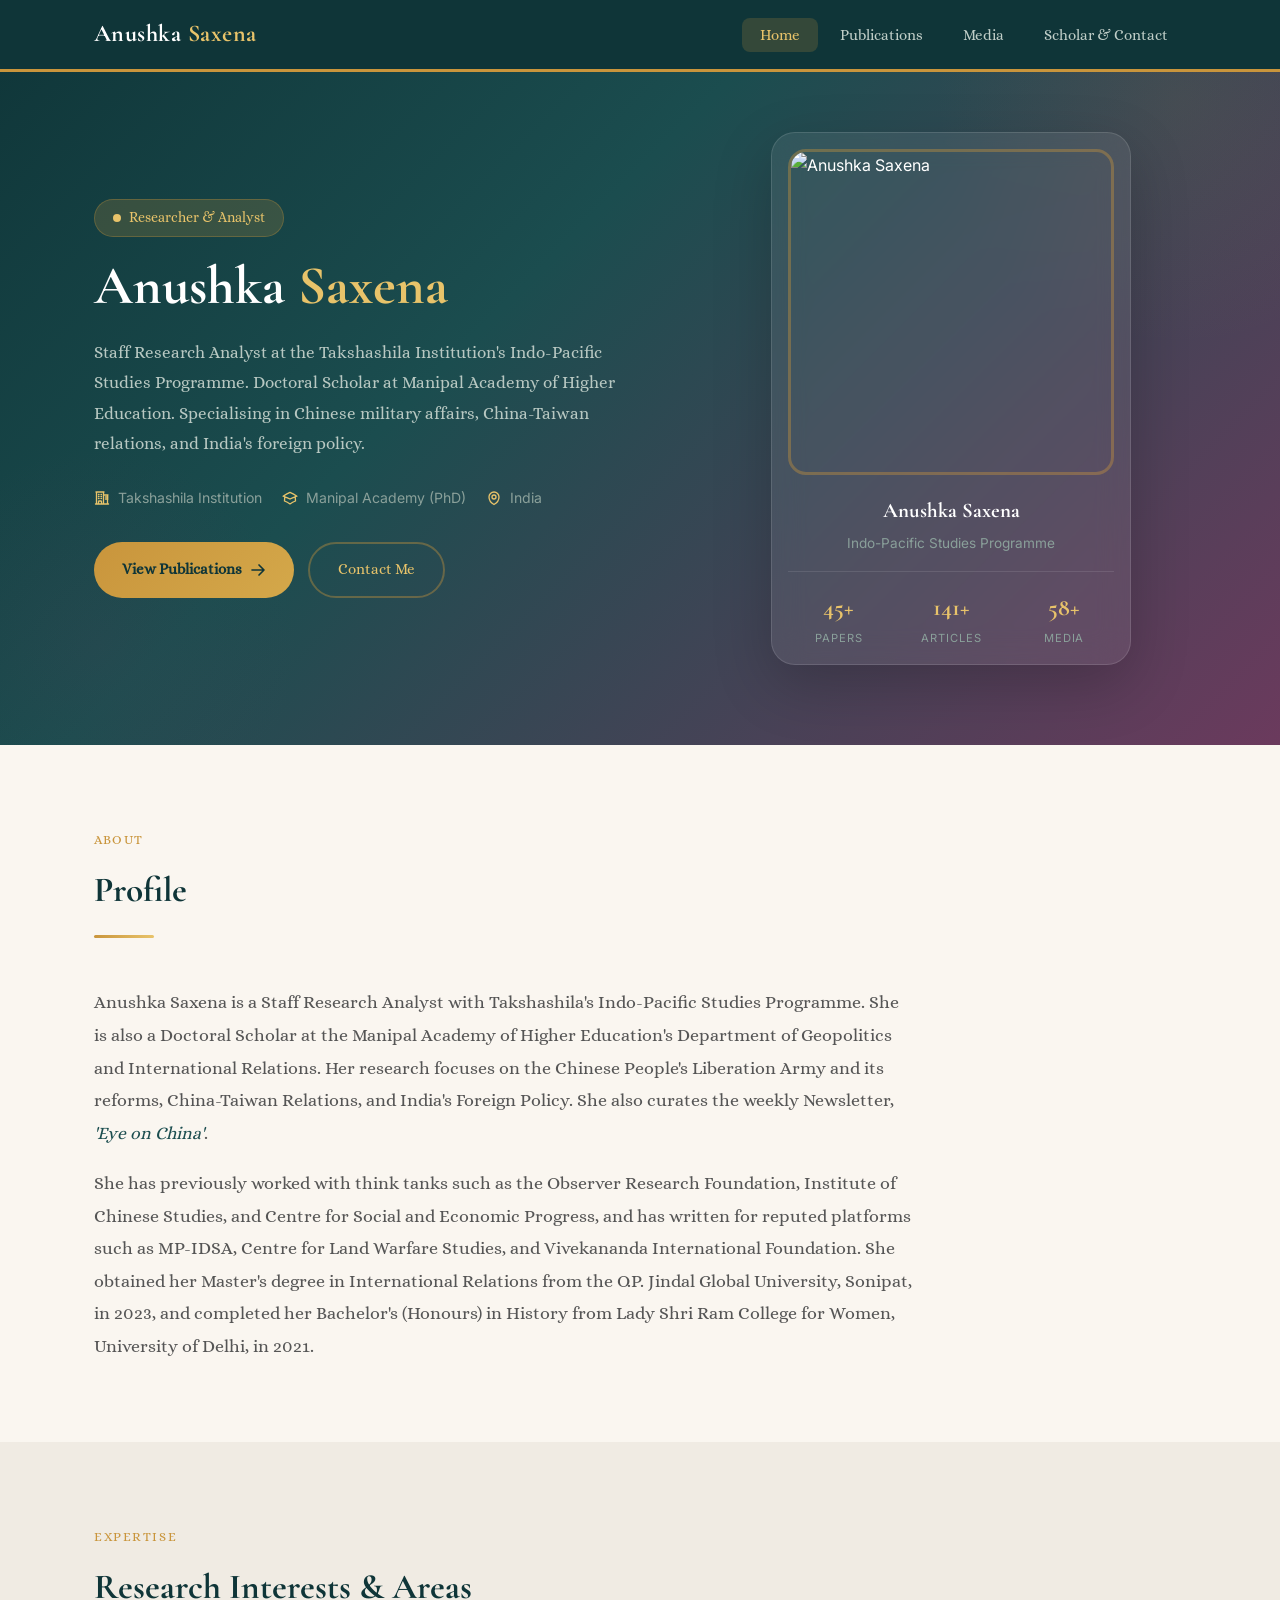
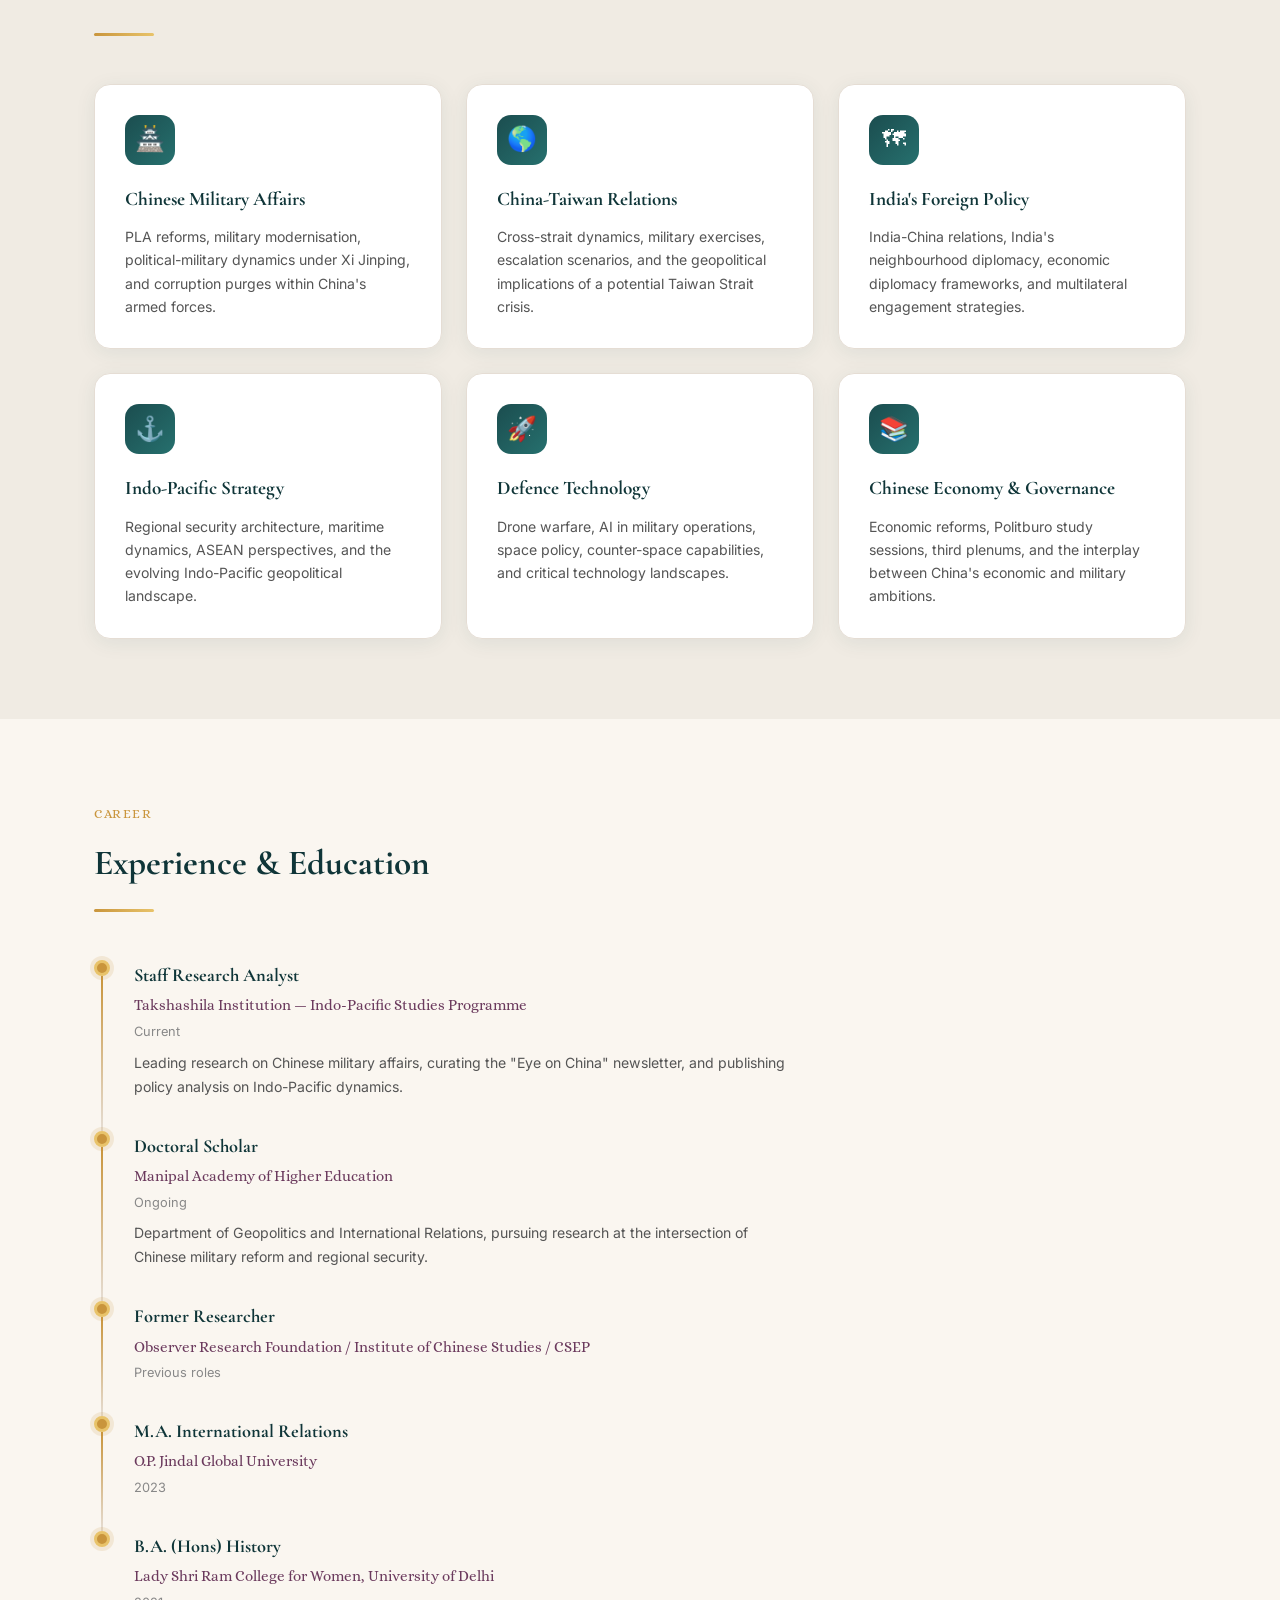
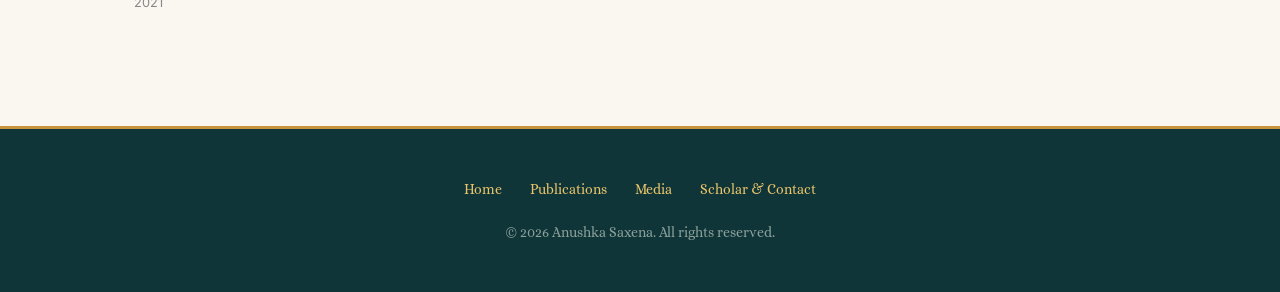
==== index.html @ 555c7f0a "Add files via upload" ====
<!DOCTYPE html>
<html lang="en">
<head>
  <meta charset="UTF-8">
  <meta name="viewport" content="width=device-width, initial-scale=1.0">
  <title>Anushka Saxena | Researcher &amp; Analyst</title>
  <meta name="description" content="Anushka Saxena - Staff Research Analyst specializing in Chinese military affairs, Indo-Pacific geopolitics, and India's foreign policy.">
  <link rel="stylesheet" href="style.css">
</head>
<body>

  <nav class="navbar">
    <div class="nav-inner">
      <a href="index.html" class="nav-brand">Anushka <span>Saxena</span></a>
      <ul class="nav-links">
        <li><a href="index.html" class="active">Home</a></li>
        <li><a href="publications.html">Publications</a></li>
        <li><a href="media.html">Media</a></li>
        <li><a href="scholar.html">Scholar &amp; Contact</a></li>
      </ul>
      <button class="hamburger" aria-label="Menu">
        <span></span><span></span><span></span>
      </button>
    </div>
  </nav>

  <!-- Hero -->
  <section class="hero">
    <div class="container">
      <div class="hero-content">
        <div class="hero-text">
          <div class="hero-badge">Researcher &amp; Analyst</div>
          <h1>Anushka <span class="highlight">Saxena</span></h1>
          <p class="hero-subtitle">
            Staff Research Analyst at the Takshashila Institution's Indo-Pacific Studies Programme. Doctoral Scholar at Manipal Academy of Higher Education. Specialising in Chinese military affairs, China-Taiwan relations, and India's foreign policy.
          </p>
          <div class="hero-meta">
            <div class="hero-meta-item">
              <svg xmlns="http://www.w3.org/2000/svg" fill="none" viewBox="0 0 24 24" stroke-width="2" stroke="currentColor"><path stroke-linecap="round" stroke-linejoin="round" d="M2.25 21h19.5m-18-18v18m10.5-18v18m6-13.5V21M6.75 6.75h.75m-.75 3h.75m-.75 3h.75m3-6h.75m-.75 3h.75m-.75 3h.75M6.75 21v-3.375c0-.621.504-1.125 1.125-1.125h2.25c.621 0 1.125.504 1.125 1.125V21M3 3h12m-.75 4.5H21m-3.75 3H21m-3.75 3H21"/></svg>
              Takshashila Institution
            </div>
            <div class="hero-meta-item">
              <svg xmlns="http://www.w3.org/2000/svg" fill="none" viewBox="0 0 24 24" stroke-width="2" stroke="currentColor"><path stroke-linecap="round" stroke-linejoin="round" d="M4.26 10.147a60.438 60.438 0 0 0-.491 6.347A48.62 48.62 0 0 1 12 20.904a48.62 48.62 0 0 1 8.232-4.41 60.46 60.46 0 0 0-.491-6.347m-15.482 0a50.636 50.636 0 0 0-2.658-.813A59.906 59.906 0 0 1 12 3.493a59.903 59.903 0 0 1 10.399 5.84c-.896.248-1.783.52-2.658.814m-15.482 0A50.717 50.717 0 0 1 12 13.489a50.702 50.702 0 0 1 7.74-3.342"/></svg>
              Manipal Academy (PhD)
            </div>
            <div class="hero-meta-item">
              <svg xmlns="http://www.w3.org/2000/svg" fill="none" viewBox="0 0 24 24" stroke-width="2" stroke="currentColor"><path stroke-linecap="round" stroke-linejoin="round" d="M15 10.5a3 3 0 1 1-6 0 3 3 0 0 1 6 0Z"/><path stroke-linecap="round" stroke-linejoin="round" d="M19.5 10.5c0 7.142-7.5 11.25-7.5 11.25S4.5 17.642 4.5 10.5a7.5 7.5 0 1 1 15 0Z"/></svg>
              India
            </div>
          </div>
          <div class="hero-cta">
            <a href="publications.html" class="btn btn-primary">
              View Publications
              <svg xmlns="http://www.w3.org/2000/svg" width="16" height="16" fill="none" viewBox="0 0 24 24" stroke-width="2.5" stroke="currentColor"><path stroke-linecap="round" stroke-linejoin="round" d="M13.5 4.5 21 12m0 0-7.5 7.5M21 12H3"/></svg>
            </a>
            <a href="scholar.html#contact" class="btn btn-outline">Contact Me</a>
          </div>
        </div>
        <div class="hero-image-wrap">
          <div class="hero-image-card">
            <div class="hero-avatar">
              <img src="assets/anushka-photo.png" alt="Anushka Saxena">
            </div>
            <div class="hero-card-info">
              <h3>Anushka Saxena</h3>
              <p>Indo-Pacific Studies Programme</p>
            </div>
            <div class="hero-card-stats">
              <div class="stat-item">
                <div class="stat-number">45+</div>
                <div class="stat-label">Papers</div>
              </div>
              <div class="stat-item">
                <div class="stat-number">141+</div>
                <div class="stat-label">Articles</div>
              </div>
              <div class="stat-item">
                <div class="stat-number">58+</div>
                <div class="stat-label">Media</div>
              </div>
            </div>
          </div>
        </div>
      </div>
    </div>
  </section>

  <!-- About -->
  <section class="section">
    <div class="container">
      <div class="section-header">
        <div class="section-label">About</div>
        <h2 class="section-title">Profile</h2>
        <div class="gold-divider"></div>
      </div>
      <div class="about-text">
        <p>Anushka Saxena is a Staff Research Analyst with Takshashila's Indo-Pacific Studies Programme. She is also a Doctoral Scholar at the Manipal Academy of Higher Education's Department of Geopolitics and International Relations. Her research focuses on the Chinese People's Liberation Army and its reforms, China-Taiwan Relations, and India's Foreign Policy. She also curates the weekly Newsletter, <em>'Eye on China'</em>.</p>
        <p>She has previously worked with think tanks such as the Observer Research Foundation, Institute of Chinese Studies, and Centre for Social and Economic Progress, and has written for reputed platforms such as MP-IDSA, Centre for Land Warfare Studies, and Vivekananda International Foundation. She obtained her Master's degree in International Relations from the O.P. Jindal Global University, Sonipat, in 2023, and completed her Bachelor's (Honours) in History from Lady Shri Ram College for Women, University of Delhi, in 2021.</p>
      </div>
    </div>
  </section>

  <!-- Research Areas -->
  <section class="section section-alt">
    <div class="container">
      <div class="section-header">
        <div class="section-label">Expertise</div>
        <h2 class="section-title">Research Interests &amp; Areas</h2>
        <div class="gold-divider"></div>
      </div>
      <div class="research-grid">
        <div class="research-card fade-in">
          <div class="research-icon">&#127983;</div>
          <h3>Chinese Military Affairs</h3>
          <p>PLA reforms, military modernisation, political-military dynamics under Xi Jinping, and corruption purges within China's armed forces.</p>
        </div>
        <div class="research-card fade-in">
          <div class="research-icon">&#127758;</div>
          <h3>China-Taiwan Relations</h3>
          <p>Cross-strait dynamics, military exercises, escalation scenarios, and the geopolitical implications of a potential Taiwan Strait crisis.</p>
        </div>
        <div class="research-card fade-in">
          <div class="research-icon">&#128506;</div>
          <h3>India's Foreign Policy</h3>
          <p>India-China relations, India's neighbourhood diplomacy, economic diplomacy frameworks, and multilateral engagement strategies.</p>
        </div>
        <div class="research-card fade-in">
          <div class="research-icon">&#9875;</div>
          <h3>Indo-Pacific Strategy</h3>
          <p>Regional security architecture, maritime dynamics, ASEAN perspectives, and the evolving Indo-Pacific geopolitical landscape.</p>
        </div>
        <div class="research-card fade-in">
          <div class="research-icon">&#128640;</div>
          <h3>Defence Technology</h3>
          <p>Drone warfare, AI in military operations, space policy, counter-space capabilities, and critical technology landscapes.</p>
        </div>
        <div class="research-card fade-in">
          <div class="research-icon">&#128218;</div>
          <h3>Chinese Economy &amp; Governance</h3>
          <p>Economic reforms, Politburo study sessions, third plenums, and the interplay between China's economic and military ambitions.</p>
        </div>
      </div>
    </div>
  </section>

  <!-- Experience -->
  <section class="section">
    <div class="container">
      <div class="section-header">
        <div class="section-label">Career</div>
        <h2 class="section-title">Experience &amp; Education</h2>
        <div class="gold-divider"></div>
      </div>
      <div class="timeline">
        <div class="timeline-item">
          <div class="timeline-marker"><div class="timeline-dot"></div><div class="timeline-line"></div></div>
          <div class="timeline-content">
            <h4>Staff Research Analyst</h4>
            <div class="org">Takshashila Institution &mdash; Indo-Pacific Studies Programme</div>
            <div class="period">Current</div>
            <p>Leading research on Chinese military affairs, curating the "Eye on China" newsletter, and publishing policy analysis on Indo-Pacific dynamics.</p>
          </div>
        </div>
        <div class="timeline-item">
          <div class="timeline-marker"><div class="timeline-dot"></div><div class="timeline-line"></div></div>
          <div class="timeline-content">
            <h4>Doctoral Scholar</h4>
            <div class="org">Manipal Academy of Higher Education</div>
            <div class="period">Ongoing</div>
            <p>Department of Geopolitics and International Relations, pursuing research at the intersection of Chinese military reform and regional security.</p>
          </div>
        </div>
        <div class="timeline-item">
          <div class="timeline-marker"><div class="timeline-dot"></div><div class="timeline-line"></div></div>
          <div class="timeline-content">
            <h4>Former Researcher</h4>
            <div class="org">Observer Research Foundation / Institute of Chinese Studies / CSEP</div>
            <div class="period">Previous roles</div>
          </div>
        </div>
        <div class="timeline-item">
          <div class="timeline-marker"><div class="timeline-dot"></div><div class="timeline-line"></div></div>
          <div class="timeline-content">
            <h4>M.A. International Relations</h4>
            <div class="org">O.P. Jindal Global University</div>
            <div class="period">2023</div>
          </div>
        </div>
        <div class="timeline-item">
          <div class="timeline-marker"><div class="timeline-dot"></div></div>
          <div class="timeline-content">
            <h4>B.A. (Hons) History</h4>
            <div class="org">Lady Shri Ram College for Women, University of Delhi</div>
            <div class="period">2021</div>
          </div>
        </div>
      </div>
    </div>
  </section>

  <footer class="footer">
    <div class="container">
      <div class="footer-links-row">
        <a href="index.html">Home</a>
        <a href="publications.html">Publications</a>
        <a href="media.html">Media</a>
        <a href="scholar.html">Scholar &amp; Contact</a>
      </div>
      <p>&copy; 2026 Anushka Saxena. All rights reserved.</p>
    </div>
  </footer>

  <script src="script.js"></script>
</body>
</html>
---- style.css ----
/* ===== ANUSHKA SAXENA — REDESIGNED ===== */
/* Vibrant: Deep Teal + Warm Gold + Rich Plum accents */

@import url('https://fonts.googleapis.com/css2?family=Alice&family=Cormorant+Garamond:ital,wght@0,400;0,600;0,700;1,400&family=Inter:wght@400;500;600;700&display=swap');

:root {
  --teal: #1b4d4f;
  --teal-light: #26706e;
  --teal-dark: #0f3538;
  --gold: #c9953c;
  --gold-light: #e8c36a;
  --gold-pale: #fdf5e6;
  --plum: #6b3a5d;
  --plum-light: #8e4f7d;
  --cream: #faf6f0;
  --warm-white: #fffdf8;
  --blush: #f8ece4;
  --text: #2a2a2a;
  --text-light: #555;
  --text-muted: #888;
  --white: #ffffff;
  --border: #e5ddd4;
  --bg: #faf6f0;
  --bg-alt: #f0ebe3;
  --card-shadow: 0 4px 20px rgba(27,77,79,0.08);
  --card-hover: 0 12px 40px rgba(27,77,79,0.15);
  --transition: 0.3s ease;
  --max-width: 1140px;
  --nav-height: 72px;
  --font-heading: 'Cormorant Garamond', 'Alice', Georgia, serif;
  --font-accent: 'Alice', Georgia, serif;
  --font-body: 'Inter', -apple-system, sans-serif;
}

*, *::before, *::after { box-sizing: border-box; margin: 0; padding: 0; }
html { scroll-behavior: smooth; }

body {
  font-family: var(--font-body);
  color: var(--text);
  background: var(--bg);
  line-height: 1.7;
  -webkit-font-smoothing: antialiased;
}

a { color: var(--teal-light); text-decoration: none; transition: color var(--transition); }
a:hover { color: var(--gold); }
img { max-width: 100%; display: block; }
.container { max-width: var(--max-width); margin: 0 auto; padding: 0 24px; }

/* ===== NAVIGATION ===== */
.navbar {
  position: fixed; top: 0; left: 0; right: 0;
  height: var(--nav-height);
  background: var(--teal-dark);
  z-index: 1000;
  border-bottom: 3px solid var(--gold);
}

.nav-inner {
  max-width: var(--max-width);
  margin: 0 auto; padding: 0 24px;
  height: 100%;
  display: flex; align-items: center; justify-content: space-between;
}

.nav-brand {
  font-family: var(--font-heading);
  font-size: 1.5rem; font-weight: 700;
  color: #fff; letter-spacing: 0.02em;
}
.nav-brand span { color: var(--gold-light); }

.nav-links { display: flex; gap: 4px; list-style: none; }

.nav-links a {
  padding: 8px 18px; border-radius: 8px;
  font-family: var(--font-accent);
  font-size: 0.95rem; font-weight: 400;
  color: #c0cec8; transition: all var(--transition);
}
.nav-links a:hover { color: #fff; background: rgba(201,149,60,0.15); }
.nav-links a.active { color: var(--gold-light); background: rgba(201,149,60,0.2); }

.hamburger {
  display: none; flex-direction: column; gap: 5px;
  cursor: pointer; padding: 8px; border: none; background: none;
}
.hamburger span {
  width: 24px; height: 2.5px; background: var(--gold-light);
  transition: all var(--transition); border-radius: 2px;
}

/* ===== HERO ===== */
.hero {
  padding-top: calc(var(--nav-height) + 60px);
  padding-bottom: 80px;
  background: linear-gradient(135deg, var(--teal-dark) 0%, var(--teal) 40%, var(--plum) 100%);
  color: #fff;
  position: relative; overflow: hidden;
}

/* decorative circles */
.hero::before {
  content: ''; position: absolute;
  top: -150px; right: -150px;
  width: 500px; height: 500px;
  border-radius: 50%;
  background: radial-gradient(circle, rgba(201,149,60,0.08), transparent 70%);
  pointer-events: none;
}
.hero::after {
  content: ''; position: absolute;
  bottom: -100px; left: -100px;
  width: 400px; height: 400px;
  border-radius: 50%;
  background: radial-gradient(circle, rgba(107,58,93,0.12), transparent 70%);
  pointer-events: none;
}

.hero-content {
  display: grid; grid-template-columns: 1.2fr 1fr;
  gap: 60px; align-items: center;
  position: relative; z-index: 1;
}

.hero-badge {
  display: inline-flex; align-items: center; gap: 8px;
  background: rgba(201,149,60,0.2); color: var(--gold-light);
  padding: 6px 18px; border-radius: 50px;
  font-family: var(--font-accent);
  font-size: 0.88rem; margin-bottom: 20px;
  border: 1px solid rgba(201,149,60,0.3);
}
.hero-badge::before {
  content: ''; width: 8px; height: 8px;
  background: var(--gold-light); border-radius: 50%;
}

.hero h1 {
  font-family: var(--font-heading);
  font-size: 3.4rem; font-weight: 700; line-height: 1.1;
  color: #fff; margin-bottom: 20px;
}
.hero h1 .highlight { color: var(--gold-light); }

.hero-subtitle {
  font-size: 1.08rem; color: #b8c8c2; margin-bottom: 28px; line-height: 1.75;
  font-family: var(--font-accent);
}

.hero-meta { display: flex; flex-wrap: wrap; gap: 20px; margin-bottom: 32px; }
.hero-meta-item {
  display: flex; align-items: center; gap: 8px;
  font-size: 0.88rem; color: #8aa09a;
}
.hero-meta-item svg { width: 16px; height: 16px; color: var(--gold-light); flex-shrink: 0; }

.hero-cta { display: flex; gap: 14px; flex-wrap: wrap; }

.btn {
  display: inline-flex; align-items: center; gap: 8px;
  padding: 13px 28px; border-radius: 50px;
  font-family: var(--font-accent);
  font-size: 0.95rem; font-weight: 400;
  transition: all var(--transition); cursor: pointer; border: none;
}
.btn-primary {
  background: linear-gradient(135deg, var(--gold), #d4a84a);
  color: var(--teal-dark);
  font-weight: 600;
}
.btn-primary:hover {
  transform: translateY(-2px);
  box-shadow: 0 8px 24px rgba(201,149,60,0.4);
  color: var(--teal-dark);
}
.btn-outline {
  background: transparent;
  color: var(--gold-light);
  border: 2px solid rgba(201,149,60,0.4);
}
.btn-outline:hover {
  border-color: var(--gold-light);
  background: rgba(201,149,60,0.1);
  color: var(--gold-light);
}

.hero-image-wrap { position: relative; display: flex; justify-content: center; }

.hero-image-card {
  background: rgba(255,255,255,0.07);
  backdrop-filter: blur(16px);
  border-radius: 24px; padding: 16px;
  border: 1px solid rgba(255,255,255,0.12);
  max-width: 360px; width: 100%;
  box-shadow: 0 20px 60px rgba(0,0,0,0.2);
}

.hero-avatar {
  width: 100%; aspect-ratio: 1; border-radius: 18px;
  overflow: hidden; margin-bottom: 18px;
  border: 3px solid rgba(201,149,60,0.4);
}
.hero-avatar img {
  width: 100%; height: 100%; object-fit: cover;
}

.hero-card-info { text-align: center; }
.hero-card-info h3 {
  font-family: var(--font-heading);
  font-size: 1.3rem; color: #fff; margin-bottom: 4px;
}
.hero-card-info p { font-size: 0.85rem; color: #8aa09a; }

.hero-card-stats {
  display: grid; grid-template-columns: repeat(3, 1fr);
  gap: 12px; margin-top: 16px; padding-top: 16px;
  border-top: 1px solid rgba(255,255,255,0.1);
}
.stat-item { text-align: center; }
.stat-number {
  font-family: var(--font-heading);
  font-size: 1.5rem; font-weight: 700; color: var(--gold-light);
}
.stat-label {
  font-size: 0.7rem; color: #8aa09a;
  text-transform: uppercase; letter-spacing: 0.08em;
}

/* ===== SECTIONS ===== */
.section { padding: 80px 0; }
.section-alt { background: var(--bg-alt); }
.section-blush { background: var(--blush); }

.section-header { margin-bottom: 48px; }
.section-label {
  display: inline-block;
  font-family: var(--font-accent);
  font-size: 0.82rem; font-weight: 400;
  text-transform: uppercase; letter-spacing: 0.12em;
  color: var(--gold); margin-bottom: 8px;
}
.section-title {
  font-family: var(--font-heading);
  font-size: 2.2rem; font-weight: 700; color: var(--teal-dark);
}
.section-subtitle {
  font-size: 1.05rem; color: var(--text-light); margin-top: 8px; max-width: 600px;
}

/* ===== PAGE HEADER ===== */
.page-header {
  padding-top: calc(var(--nav-height) + 48px);
  padding-bottom: 48px;
  background: linear-gradient(135deg, var(--teal-dark) 0%, var(--teal) 50%, var(--plum) 100%);
  color: #fff; text-align: center;
  position: relative; overflow: hidden;
}
.page-header::before {
  content: ''; position: absolute;
  top: -100px; right: -100px;
  width: 400px; height: 400px;
  border-radius: 50%;
  background: radial-gradient(circle, rgba(201,149,60,0.06), transparent 70%);
}
.page-header h1 {
  font-family: var(--font-heading);
  font-size: 2.8rem; font-weight: 700; margin-bottom: 8px;
  position: relative; z-index: 1;
}
.page-header p {
  color: #b8c8c2; font-size: 1.05rem;
  font-family: var(--font-accent);
  position: relative; z-index: 1;
}
.page-header .section-label { color: var(--gold-light); position: relative; z-index: 1; }

/* ===== ABOUT TEXT ===== */
.about-text {
  max-width: 820px;
  font-family: var(--font-accent);
  font-size: 1.1rem; color: var(--text-light);
  line-height: 1.85;
}
.about-text p { margin-bottom: 18px; }
.about-text p:last-child { margin-bottom: 0; }
.about-text em { color: var(--teal); font-style: italic; }

/* ===== RESEARCH CARDS ===== */
.research-grid {
  display: grid;
  grid-template-columns: repeat(auto-fill, minmax(260px, 1fr));
  gap: 24px;
}

.research-card {
  background: var(--white); border-radius: 16px;
  padding: 30px; box-shadow: var(--card-shadow);
  border: 1px solid var(--border);
  transition: all var(--transition); position: relative; overflow: hidden;
}
.research-card::before {
  content: ''; position: absolute; top: 0; left: 0; right: 0;
  height: 4px;
  background: linear-gradient(90deg, var(--teal), var(--gold), var(--plum));
  opacity: 0; transition: opacity var(--transition);
}
.research-card:hover { transform: translateY(-6px); box-shadow: var(--card-hover); }
.research-card:hover::before { opacity: 1; }

.research-icon {
  width: 50px; height: 50px; border-radius: 14px;
  background: linear-gradient(135deg, var(--teal), var(--teal-light));
  display: flex; align-items: center; justify-content: center;
  margin-bottom: 18px; font-size: 1.5rem;
  color: #fff;
}

.research-card h3 {
  font-family: var(--font-heading);
  font-size: 1.2rem; font-weight: 700; color: var(--teal-dark); margin-bottom: 10px;
}
.research-card p { font-size: 0.88rem; color: var(--text-light); line-height: 1.65; }

/* ===== TIMELINE ===== */
.timeline { display: flex; flex-direction: column; gap: 0; max-width: 700px; }

.timeline-item { display: flex; gap: 24px; }
.timeline-marker { display: flex; flex-direction: column; align-items: center; flex-shrink: 0; }
.timeline-dot {
  width: 16px; height: 16px; border-radius: 50%;
  background: var(--gold); border: 3px solid var(--gold-light); z-index: 1;
  box-shadow: 0 0 0 4px rgba(201,149,60,0.15);
}
.timeline-line { width: 2px; flex: 1; background: linear-gradient(to bottom, var(--gold), var(--border)); }

.timeline-content { padding-bottom: 32px; }
.timeline-content h4 {
  font-family: var(--font-heading);
  font-size: 1.15rem; font-weight: 700; color: var(--teal-dark); margin-bottom: 2px;
}
.timeline-content .org {
  font-family: var(--font-accent);
  font-size: 0.95rem; color: var(--plum); font-weight: 400;
}
.timeline-content .period { font-size: 0.8rem; color: var(--text-muted); margin-top: 2px; }
.timeline-content p { font-size: 0.88rem; color: var(--text-light); margin-top: 8px; }

/* ===== PUBLICATION TABS ===== */
.pub-tabs {
  display: flex; gap: 0;
  background: var(--bg-alt);
  padding: 5px; border-radius: 50px;
  width: fit-content; margin-bottom: 32px;
  border: 1px solid var(--border);
}

.pub-tab {
  padding: 11px 28px; border-radius: 50px;
  border: none; background: transparent;
  font-family: var(--font-accent);
  font-size: 0.95rem;
  color: var(--text-light); cursor: pointer;
  transition: all var(--transition);
}
.pub-tab.active {
  background: linear-gradient(135deg, var(--teal), var(--teal-light));
  color: #fff;
  box-shadow: 0 4px 14px rgba(27,77,79,0.3);
}
.pub-tab:hover:not(.active) { color: var(--teal); }

.pub-tab-content { display: none; }
.pub-tab-content.active { display: block; }

/* ===== PUB SEARCH ===== */
.pub-search {
  display: flex; align-items: center; gap: 10px;
  margin-bottom: 24px; max-width: 500px;
  background: var(--white); border: 2px solid var(--border);
  border-radius: 50px; padding: 0 18px;
  transition: border-color var(--transition);
}
.pub-search:focus-within { border-color: var(--teal); }
.pub-search svg { color: var(--text-muted); flex-shrink: 0; }
.pub-search-input {
  flex: 1; padding: 12px 0; border: none; outline: none;
  font-size: 0.9rem; font-family: inherit;
  background: transparent; color: var(--text);
}

.search-input {
  width: 100%; max-width: 500px;
  padding: 12px 22px; border: 2px solid var(--border);
  border-radius: 50px; font-size: 0.9rem; font-family: inherit;
  outline: none; background: var(--white);
  transition: border-color var(--transition);
  margin-bottom: 24px;
}
.search-input:focus { border-color: var(--teal); }

/* ===== PUBLICATION LIST ===== */
.pub-list { display: flex; flex-direction: column; gap: 12px; }

.pub-card {
  background: var(--white); border-radius: 14px;
  padding: 20px 24px; box-shadow: 0 2px 10px rgba(0,0,0,0.04);
  border: 1px solid var(--border);
  transition: all var(--transition);
  display: flex; align-items: flex-start; gap: 16px;
}
.pub-card:hover {
  transform: translateX(4px);
  box-shadow: var(--card-shadow);
  border-left: 3px solid var(--gold);
}

.pub-number {
  flex-shrink: 0; width: 36px; height: 36px;
  border-radius: 50%;
  background: linear-gradient(135deg, var(--teal), var(--teal-light));
  display: flex; align-items: center; justify-content: center;
  font-size: 0.78rem; font-weight: 700; color: #fff;
}

.pub-info { flex: 1; }
.pub-info h3 {
  font-family: var(--font-accent);
  font-size: 1rem; font-weight: 400; color: var(--text);
  line-height: 1.5; margin-bottom: 4px;
}
.pub-info h3 a { color: inherit; }
.pub-info h3 a:hover { color: var(--teal); }
.pub-source {
  font-size: 0.78rem; color: var(--text-muted); font-weight: 500;
  text-transform: uppercase; letter-spacing: 0.04em;
}

.pub-arrow {
  flex-shrink: 0; color: var(--gold);
  opacity: 0; transform: translateX(-4px);
  transition: all var(--transition);
}
.pub-card:hover .pub-arrow { opacity: 1; transform: translateX(0); }

.pub-archive-note {
  margin-top: 32px; padding: 20px 24px;
  background: var(--gold-pale);
  border-radius: 14px; text-align: center;
  border: 1px dashed var(--gold);
}
.pub-archive-note p {
  font-family: var(--font-accent);
  font-size: 0.95rem; color: var(--text-light);
}

/* ===== MEDIA GRID ===== */
.media-grid {
  display: grid;
  grid-template-columns: repeat(auto-fill, minmax(340px, 1fr));
  gap: 24px;
}

.media-card {
  background: var(--white); border-radius: 16px;
  overflow: hidden; box-shadow: var(--card-shadow);
  border: 1px solid var(--border);
  transition: all var(--transition); display: block; color: inherit;
}
.media-card:hover { transform: translateY(-4px); box-shadow: var(--card-hover); color: inherit; }

.media-thumb {
  height: 180px;
  background: linear-gradient(135deg, var(--teal-dark), var(--plum));
  display: flex; align-items: center; justify-content: center;
  position: relative; overflow: hidden;
}

.play-icon {
  width: 60px; height: 60px;
  background: rgba(201,149,60,0.3); backdrop-filter: blur(8px);
  border-radius: 50%;
  display: flex; align-items: center; justify-content: center;
  color: white; font-size: 1.5rem;
  transition: all var(--transition); z-index: 1;
  border: 2px solid rgba(201,149,60,0.5);
}
.media-card:hover .play-icon {
  background: rgba(201,149,60,0.5); transform: scale(1.1);
}

.type-badge {
  position: absolute; top: 12px; right: 12px;
  padding: 4px 14px; border-radius: 50px;
  font-family: var(--font-accent);
  font-size: 0.72rem; font-weight: 400;
  text-transform: uppercase; letter-spacing: 0.06em;
}
.type-badge.video { background: var(--gold); color: var(--teal-dark); }
.type-badge.podcast { background: var(--plum); color: #fff; }
.type-badge.article { background: var(--teal); color: #fff; }

.media-body { padding: 20px; }
.media-body h3 {
  font-family: var(--font-accent);
  font-size: 0.95rem; color: var(--text);
  line-height: 1.5; margin-bottom: 6px;
}
.media-body h3 a { color: inherit; }
.media-body h3 a:hover { color: var(--teal); }
.media-body .source { font-size: 0.78rem; color: var(--text-muted); text-transform: uppercase; letter-spacing: 0.04em; }

/* ===== QUOTES ===== */
.quotes-grid {
  display: grid;
  grid-template-columns: repeat(auto-fill, minmax(340px, 1fr));
  gap: 16px;
}

.quote-card {
  background: var(--white); border-radius: 14px;
  padding: 22px; box-shadow: 0 2px 10px rgba(0,0,0,0.04);
  border: 1px solid var(--border);
  border-left: 4px solid var(--plum);
  transition: all var(--transition);
  display: block; color: inherit;
}
.quote-card:hover { transform: translateY(-2px); box-shadow: var(--card-shadow); color: inherit; }
.quote-card h3 {
  font-family: var(--font-accent);
  font-size: 0.92rem; color: var(--text);
  line-height: 1.5; margin-bottom: 6px;
}
.quote-card h3 a { color: inherit; }
.quote-card h3 a:hover { color: var(--teal); }
.quote-card .source {
  font-size: 0.75rem; color: var(--plum); font-weight: 500;
  text-transform: uppercase; letter-spacing: 0.04em;
}

/* ===== SCHOLAR STATS ===== */
.scholar-stats-grid {
  display: grid; grid-template-columns: repeat(4, 1fr);
  gap: 20px; margin-bottom: 48px;
}

.stat-card {
  background: var(--white); border-radius: 18px;
  padding: 32px 24px; text-align: center;
  box-shadow: var(--card-shadow); border: 1px solid var(--border);
  position: relative; overflow: hidden;
}
.stat-card::before {
  content: ''; position: absolute; top: 0; left: 0; right: 0;
  height: 4px;
  background: linear-gradient(90deg, var(--teal), var(--gold));
}
.stat-card .stat-number {
  font-family: var(--font-heading);
  font-size: 3rem; font-weight: 700;
  color: var(--teal); line-height: 1; margin-bottom: 8px;
}
.stat-card .stat-label {
  font-family: var(--font-accent);
  font-size: 0.88rem; color: var(--text-muted);
}

.scholar-info-card {
  background: var(--gold-pale);
  border: 1px dashed var(--gold);
  border-radius: 14px; padding: 20px 24px;
  text-align: center; margin-top: 24px;
}
.scholar-info-card p { font-family: var(--font-accent); font-size: 0.95rem; color: var(--text-light); }

/* Scholar Table */
.scholar-table-wrap {
  background: var(--white); border-radius: 16px;
  overflow: hidden; box-shadow: var(--card-shadow);
  border: 1px solid var(--border);
}
.scholar-table {
  width: 100%; border-collapse: collapse; font-size: 0.9rem;
}
.scholar-table thead { background: var(--teal-dark); color: #fff; }
.scholar-table th {
  padding: 14px 16px; text-align: left;
  font-family: var(--font-accent);
  font-weight: 400; font-size: 0.85rem;
  text-transform: uppercase; letter-spacing: 0.06em;
}
.scholar-table td {
  padding: 14px 16px; border-bottom: 1px solid var(--border);
  font-family: var(--font-accent);
}
.scholar-table tbody tr:hover { background: var(--gold-pale); }
.scholar-table .cite-count {
  font-family: var(--font-heading);
  font-weight: 700; font-size: 1.1rem; color: var(--gold); text-align: center;
}

/* ===== CONTACT ===== */
.contact-section {
  display: grid; grid-template-columns: 1fr 1fr;
  gap: 40px; align-items: start;
}

.contact-card {
  background: var(--white); border-radius: 18px;
  padding: 36px; box-shadow: var(--card-shadow);
  border: 1px solid var(--border);
}
.contact-card h3 {
  font-family: var(--font-heading);
  font-size: 1.4rem; font-weight: 700;
  color: var(--teal-dark); margin-bottom: 24px;
}

.contact-item {
  display: flex; align-items: center; gap: 14px;
  padding: 14px 0; border-bottom: 1px solid var(--bg-alt);
}
.contact-item:last-child { border-bottom: none; }

.contact-icon {
  width: 44px; height: 44px; border-radius: 14px;
  background: linear-gradient(135deg, var(--teal), var(--teal-light));
  display: flex; align-items: center; justify-content: center;
  flex-shrink: 0; color: #fff;
}

.contact-detail .label {
  font-size: 0.78rem; color: var(--text-muted);
  text-transform: uppercase; letter-spacing: 0.05em; font-weight: 600;
}
.contact-detail .value { font-size: 0.95rem; color: var(--teal-dark); font-weight: 500; }

/* ===== LOAD MORE ===== */
.load-more-wrap { text-align: center; margin-top: 32px; }

.load-more {
  display: inline-flex; align-items: center; gap: 8px;
  padding: 13px 32px; border-radius: 50px;
  font-family: var(--font-accent);
  font-size: 0.95rem;
  background: linear-gradient(135deg, var(--teal), var(--teal-light));
  color: #fff; border: none;
  cursor: pointer; transition: all var(--transition);
}
.load-more:hover {
  transform: translateY(-2px);
  box-shadow: 0 8px 24px rgba(27,77,79,0.3);
}

.hidden { display: none !important; }

.archive-note {
  text-align: center; margin-top: 2rem;
  font-family: var(--font-accent);
  font-size: 0.9rem; color: var(--text-muted);
}

/* ===== FOOTER ===== */
.footer {
  background: var(--teal-dark); color: #8aa09a;
  padding: 48px 0; text-align: center;
  border-top: 3px solid var(--gold);
}
.footer a { color: var(--gold-light); }
.footer a:hover { color: #fff; }
.footer-links-row {
  display: flex; justify-content: center; gap: 28px;
  margin-bottom: 20px; flex-wrap: wrap;
}
.footer-links-row a {
  font-family: var(--font-accent);
  font-size: 0.9rem;
}
.footer p {
  font-family: var(--font-accent);
  font-size: 0.85rem;
}

/* ===== DECORATIVE ===== */
.gold-divider {
  width: 60px; height: 3px;
  background: linear-gradient(90deg, var(--gold), var(--gold-light));
  border-radius: 2px; margin: 16px 0 24px;
}
.gold-divider-center {
  width: 60px; height: 3px;
  background: linear-gradient(90deg, var(--gold), var(--gold-light));
  border-radius: 2px; margin: 16px auto 24px;
}

/* ===== ANIMATIONS ===== */
@keyframes fadeInUp {
  from { opacity: 0; transform: translateY(24px); }
  to { opacity: 1; transform: translateY(0); }
}
.fade-in { opacity: 0; animation: fadeInUp 0.6s ease forwards; }
.fade-in:nth-child(2) { animation-delay: 0.1s; }
.fade-in:nth-child(3) { animation-delay: 0.2s; }
.fade-in:nth-child(4) { animation-delay: 0.3s; }
.fade-in:nth-child(5) { animation-delay: 0.4s; }
.fade-in:nth-child(6) { animation-delay: 0.5s; }

/* ===== RESPONSIVE ===== */
@media (max-width: 900px) {
  .hero-content { grid-template-columns: 1fr; gap: 40px; }
  .hero-image-wrap { order: -1; }
  .hero-image-card { max-width: 280px; margin: 0 auto; }
  .hero h1 { font-size: 2.4rem; }
  .contact-section { grid-template-columns: 1fr; }
  .scholar-stats-grid { grid-template-columns: 1fr 1fr; }
}

@media (max-width: 768px) {
  .nav-links {
    display: none;
    position: fixed; top: var(--nav-height); left: 0; right: 0;
    background: var(--teal-dark);
    flex-direction: column; padding: 16px 24px;
    border-top: 1px solid var(--teal);
    gap: 4px; z-index: 999;
  }
  .nav-links.open { display: flex; }
  .hamburger { display: flex; }

  .hero { padding-top: calc(var(--nav-height) + 40px); padding-bottom: 60px; }
  .hero h1 { font-size: 2rem; }
  .page-header h1 { font-size: 2rem; }
  .section { padding: 60px 0; }
  .media-grid { grid-template-columns: 1fr; }
  .quotes-grid { grid-template-columns: 1fr; }
  .scholar-stats-grid { grid-template-columns: 1fr 1fr; }
  .research-grid { grid-template-columns: 1fr 1fr; }
}

@media (max-width: 480px) {
  .research-grid { grid-template-columns: 1fr; }
  .scholar-stats-grid { grid-template-columns: 1fr; }
  .hero-meta { flex-direction: column; gap: 8px; }
  .hero-cta { flex-direction: column; }
  .btn { justify-content: center; }
  .pub-card { flex-direction: column; }
}
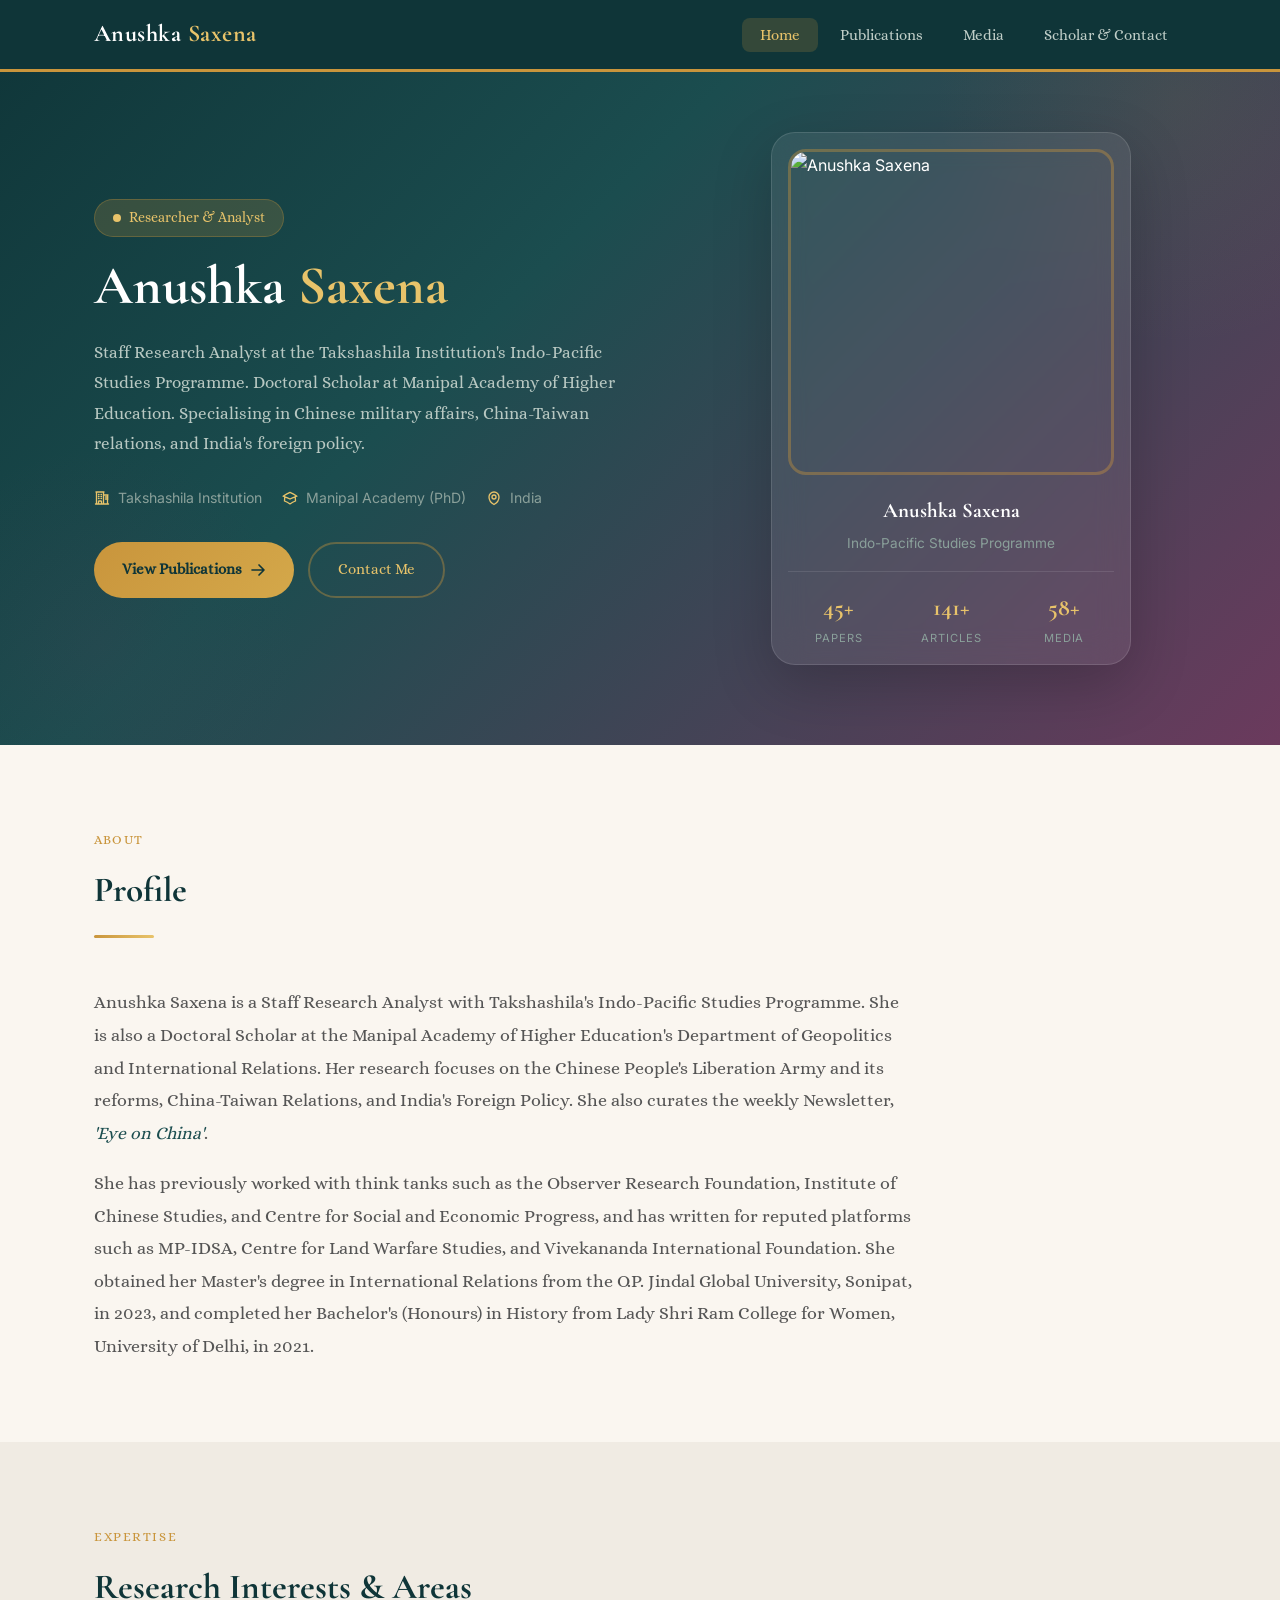
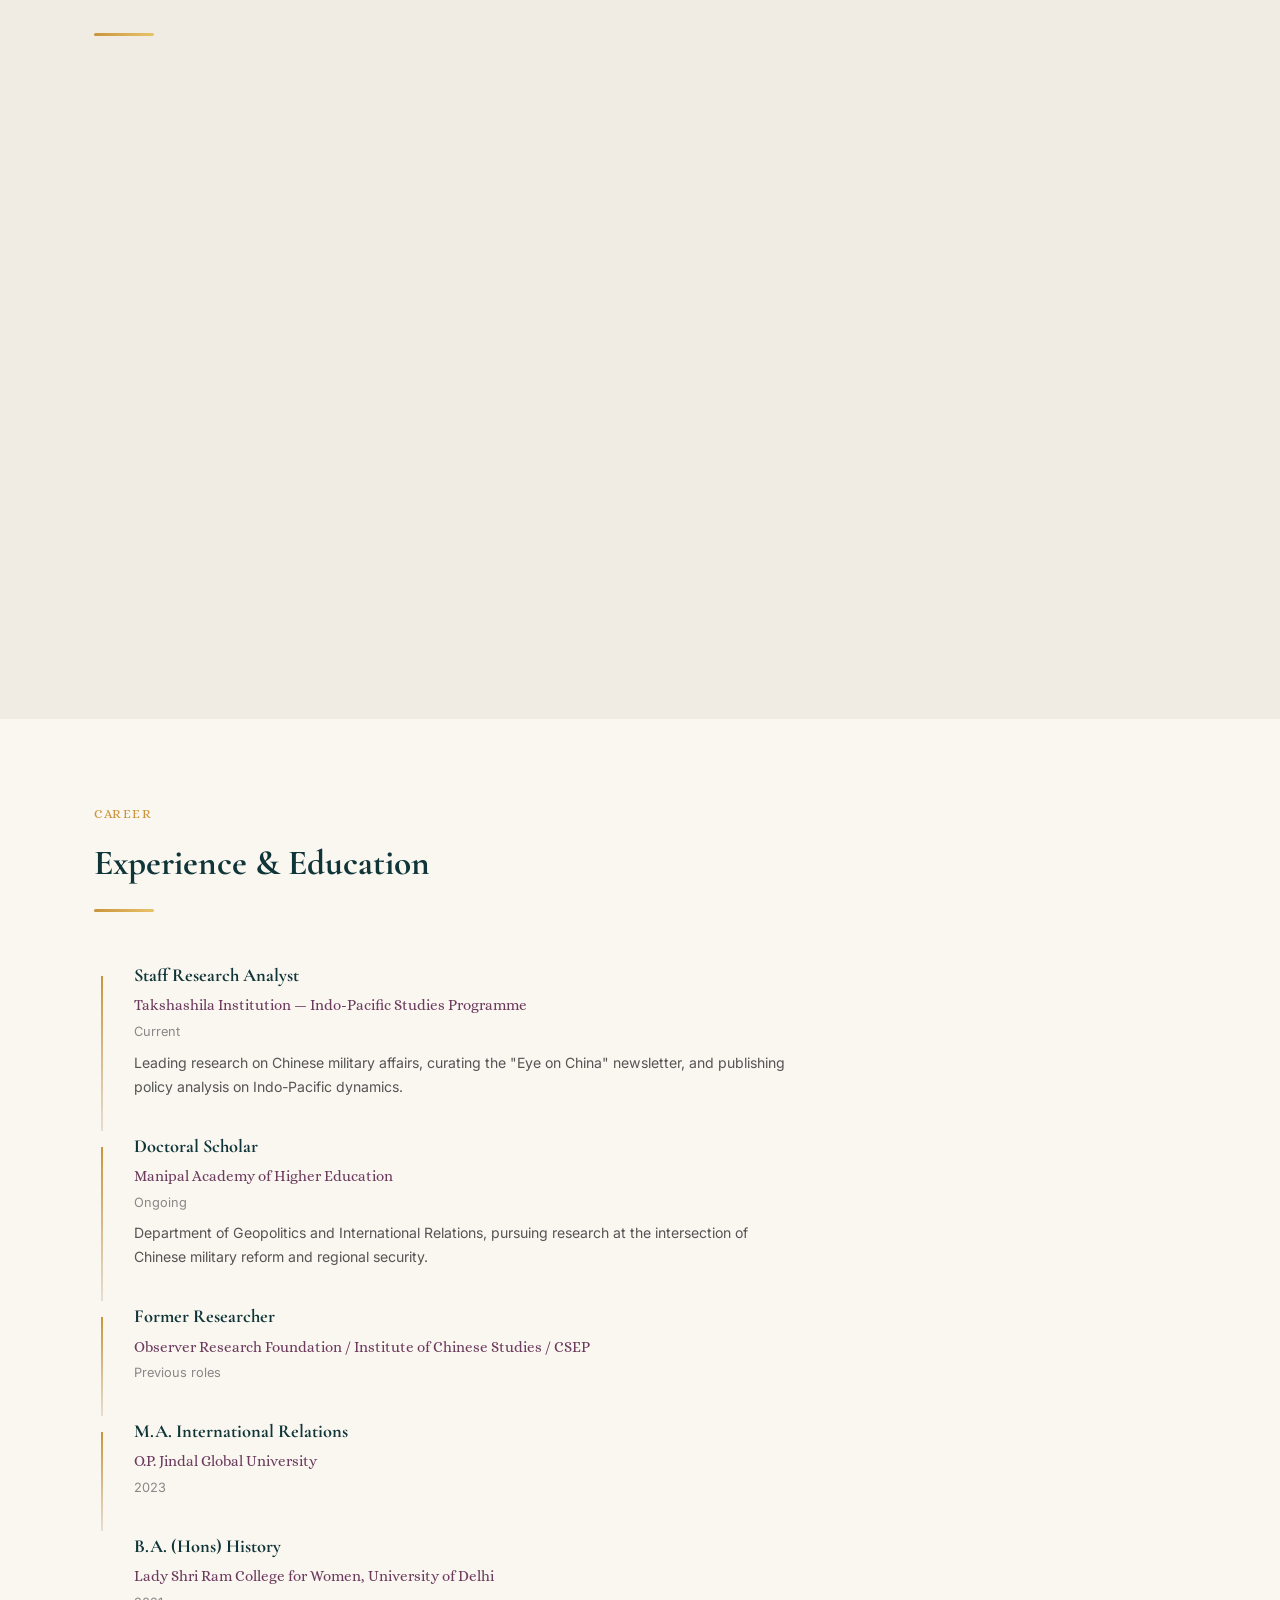
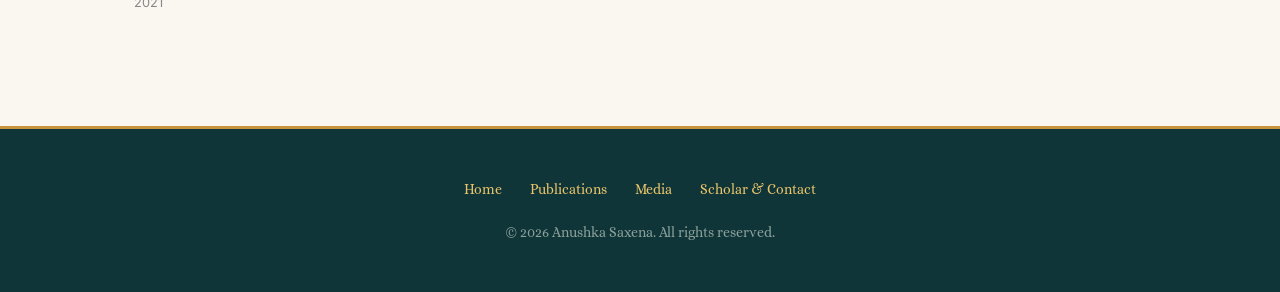
==== commit 3ddbc68a: "Add files via upload" ====
--- a/index.html
+++ b/index.html
@@ -59,7 +59,7 @@
         <div class="hero-image-wrap">
           <div class="hero-image-card">
             <div class="hero-avatar">
-              <img src="assets/anushka-photo.png" alt="Anushka Saxena">
+              <img src="assets/anushka-photo.jpg" alt="Anushka Saxena">
             </div>
             <div class="hero-card-info">
               <h3>Anushka Saxena</h3>
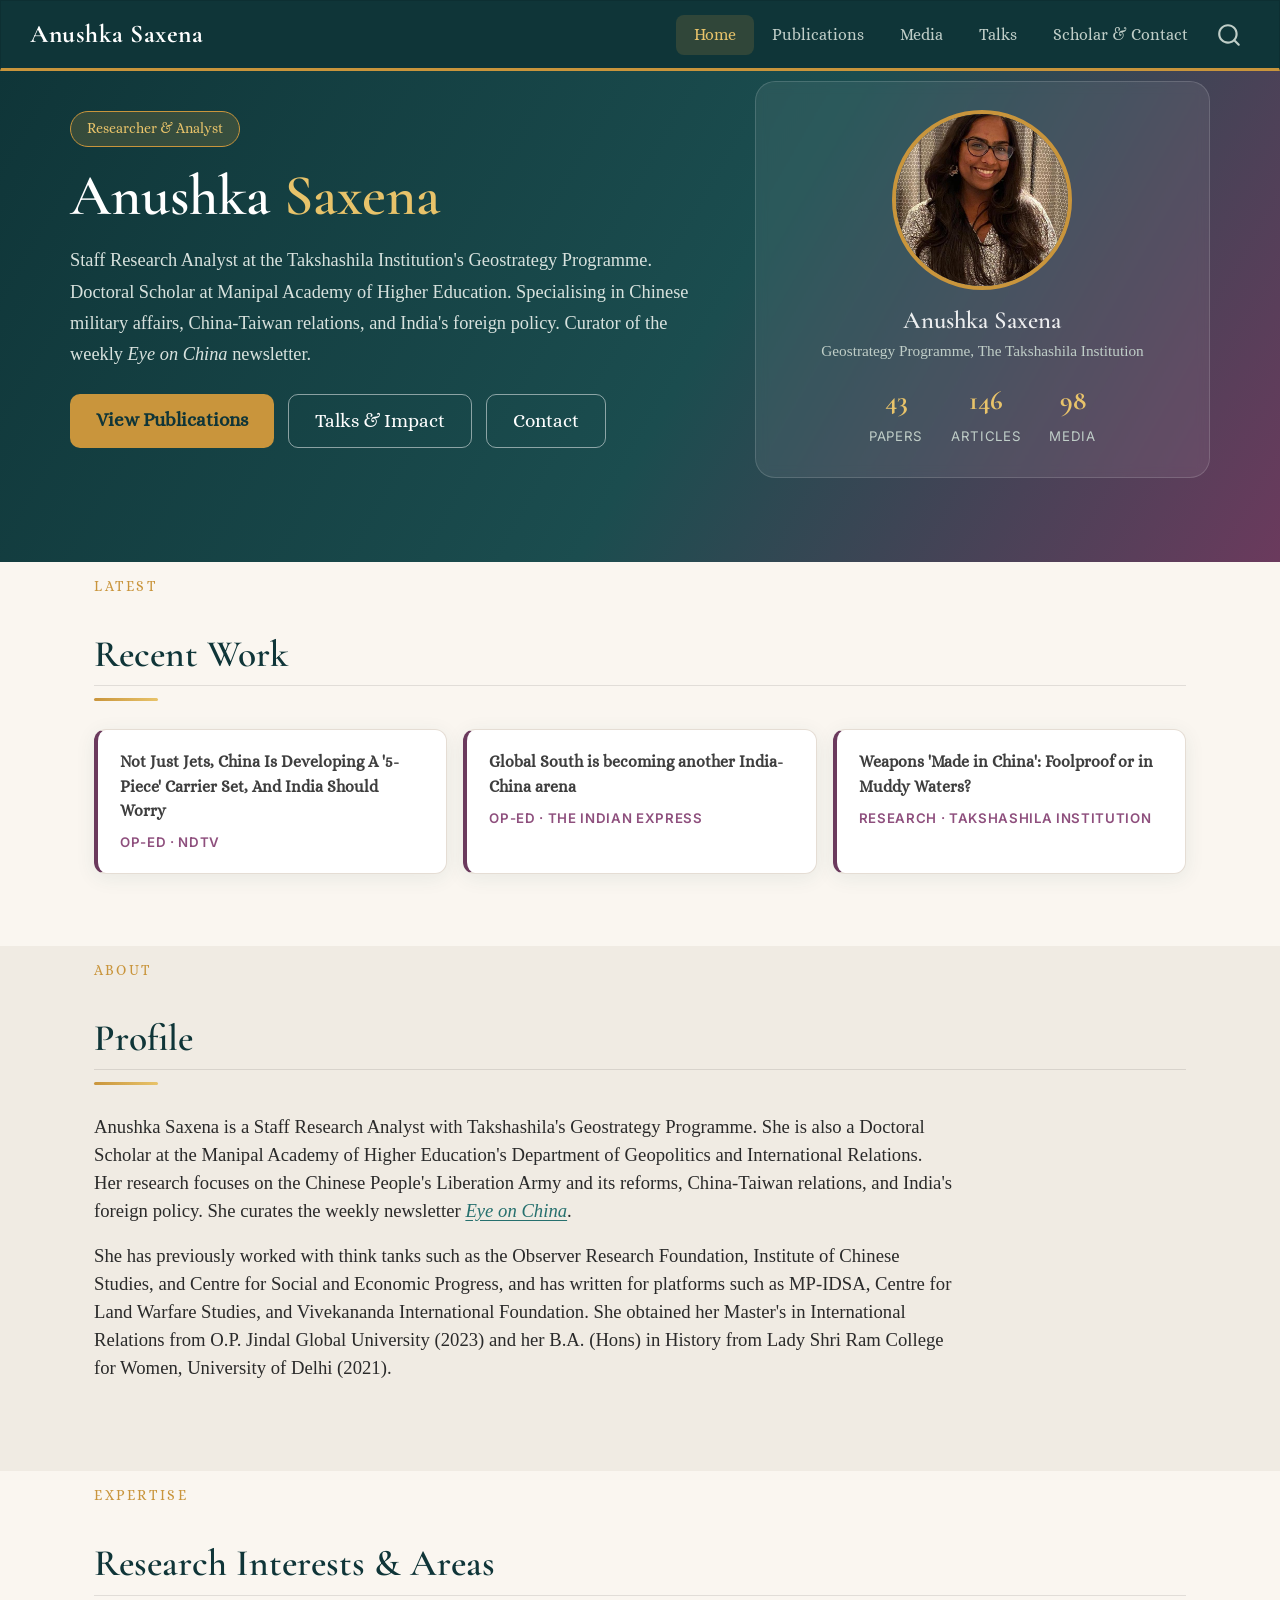
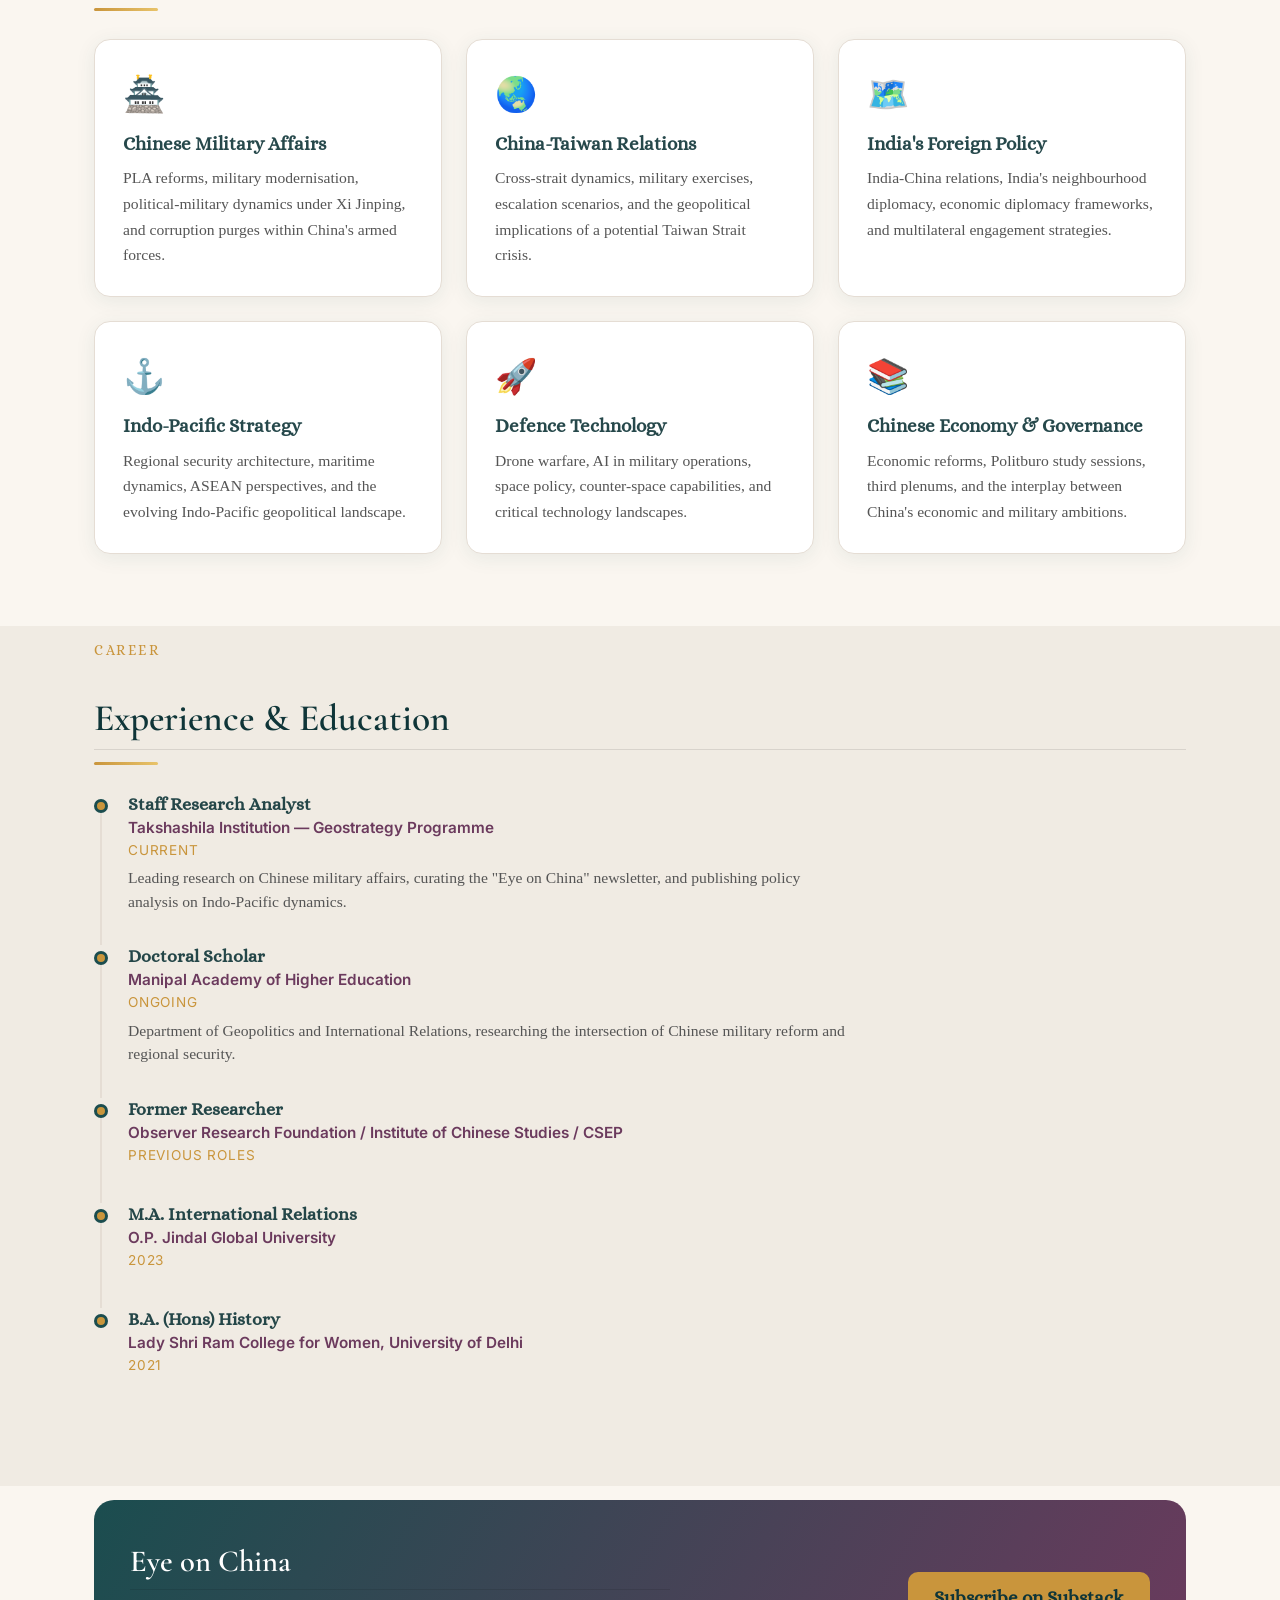
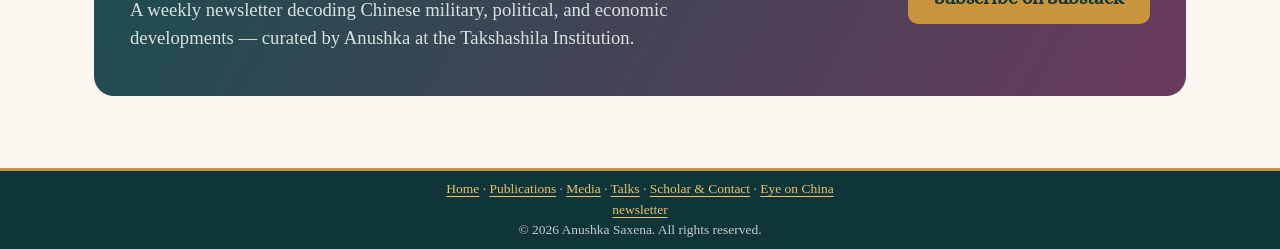
==== commit 67fa730f: "Deploy Quarto site to gh-pages Co-Authored-By: Claude Fable 5 <noreply@anthropic.com>" ====
--- a/index.html
+++ b/index.html
@@ -1,215 +1,724 @@
 <!DOCTYPE html>
-<html lang="en">
-<head>
-  <meta charset="UTF-8">
-  <meta name="viewport" content="width=device-width, initial-scale=1.0">
-  <title>Anushka Saxena | Researcher &amp; Analyst</title>
-  <meta name="description" content="Anushka Saxena - Staff Research Analyst specializing in Chinese military affairs, Indo-Pacific geopolitics, and India's foreign policy.">
-  <link rel="stylesheet" href="style.css">
+<html xmlns="http://www.w3.org/1999/xhtml" lang="en" xml:lang="en"><head>
+
+<meta charset="utf-8">
+<meta name="generator" content="quarto-1.9.38">
+
+<meta name="viewport" content="width=device-width, initial-scale=1.0, user-scalable=yes">
+
+<meta name="description" content="Staff Research Analyst at the Takshashila Institution specialising in Chinese military affairs, China-Taiwan relations, and India’s foreign policy.">
+
+<title>Anushka Saxena | Researcher &amp; Analyst – Anushka Saxena</title>
+<style>
+/* Default styles provided by pandoc.
+** See https://pandoc.org/MANUAL.html#variables-for-html for config info.
+*/
+code{white-space: pre-wrap;}
+span.smallcaps{font-variant: small-caps;}
+div.columns{display: flex; gap: min(4vw, 1.5em);}
+div.column{flex: auto; overflow-x: auto;}
+div.hanging-indent{margin-left: 1.5em; text-indent: -1.5em;}
+ul.task-list{list-style: none;}
+ul.task-list li input[type="checkbox"] {
+  width: 0.8em;
+  margin: 0 0.8em 0.2em -1em; /* quarto-specific, see https://github.com/quarto-dev/quarto-cli/issues/4556 */ 
+  vertical-align: middle;
+}
+</style>
+
+
+<script src="site_libs/quarto-nav/quarto-nav.js"></script>
+<script src="site_libs/quarto-nav/headroom.min.js"></script>
+<script src="site_libs/clipboard/clipboard.min.js"></script>
+<script src="site_libs/quarto-search/autocomplete.umd.js"></script>
+<script src="site_libs/quarto-search/fuse.min.js"></script>
+<script src="site_libs/quarto-search/quarto-search.js"></script>
+<meta name="quarto:offset" content="./">
+<link href="./assets/favicon.svg" rel="icon" type="image/svg+xml">
+<script src="site_libs/quarto-html/quarto.js" type="module"></script>
+<script src="site_libs/quarto-html/tabsets/tabsets.js" type="module"></script>
+<script src="site_libs/quarto-html/popper.min.js"></script>
+<script src="site_libs/quarto-html/tippy.umd.min.js"></script>
+<script src="site_libs/quarto-html/anchor.min.js"></script>
+<link href="site_libs/quarto-html/tippy.css" rel="stylesheet">
+<link href="site_libs/quarto-html/quarto-syntax-highlighting-15634bcf2e68342d4ad2dfa704d543f6.css" rel="stylesheet" id="quarto-text-highlighting-styles">
+<script src="site_libs/bootstrap/bootstrap.min.js"></script>
+<link href="site_libs/bootstrap/bootstrap-icons.css" rel="stylesheet">
+<link href="site_libs/bootstrap/bootstrap-c60afc2b426c806ecf0c8f70d10b7e79.min.css" rel="stylesheet" append-hash="true" id="quarto-bootstrap" data-mode="light">
+<script id="quarto-search-options" type="application/json">{
+  "location": "navbar",
+  "copy-button": false,
+  "collapse-after": 3,
+  "panel-placement": "end",
+  "type": "overlay",
+  "limit": 50,
+  "keyboard-shortcut": [
+    "f",
+    "/",
+    "s"
+  ],
+  "show-item-context": false,
+  "language": {
+    "search-no-results-text": "No results",
+    "search-matching-documents-text": "matching documents",
+    "search-copy-link-title": "Copy link to search",
+    "search-hide-matches-text": "Hide additional matches",
+    "search-more-match-text": "more match in this document",
+    "search-more-matches-text": "more matches in this document",
+    "search-clear-button-title": "Clear",
+    "search-text-placeholder": "",
+    "search-detached-cancel-button-title": "Cancel",
+    "search-submit-button-title": "Submit",
+    "search-label": "Search"
+  }
+}</script>
+<script type="application/ld+json">
+{
+  "@context": "https://schema.org",
+  "@type": "Person",
+  "name": "Anushka Saxena",
+  "url": "https://anushkasaxena.com",
+  "image": "https://anushkasaxena.com/assets/anushka-photo.jpg",
+  "jobTitle": "Staff Research Analyst",
+  "worksFor": {
+    "@type": "Organization",
+    "name": "The Takshashila Institution",
+    "url": "https://takshashila.org.in"
+  },
+  "alumniOf": [
+    { "@type": "CollegeOrUniversity", "name": "O.P. Jindal Global University" },
+    { "@type": "CollegeOrUniversity", "name": "Lady Shri Ram College for Women, University of Delhi" }
+  ],
+  "knowsAbout": ["Chinese military affairs", "People's Liberation Army", "China-Taiwan relations", "India's foreign policy", "Indo-Pacific security"],
+  "sameAs": [
+    "https://x.com/SaxenaAnushka_",
+    "https://www.linkedin.com/in/anushka-saxena-research-china/",
+    "https://scholar.google.com/citations?user=vMQPQUsAAAAJ",
+    "https://eyeonchina.substack.com",
+    "https://takshashila.org.in/content/team/anushka-saxena.html"
+  ]
+}
+</script>
+
+
+<link rel="stylesheet" href="custom.css">
+<meta property="og:title" content="Anushka Saxena | Researcher &amp; Analyst">
+<meta property="og:description" content="Staff Research Analyst at the Takshashila Institution specialising in Chinese military affairs, China-Taiwan relations, and India’s foreign policy.">
+<meta property="og:image" content="https://anushkasaxena.com/assets/anushka-photo.jpg">
+<meta property="og:site_name" content="Anushka Saxena">
+<meta name="twitter:title" content="Anushka Saxena | Researcher &amp; Analyst">
+<meta name="twitter:description" content="Staff Research Analyst at the Takshashila Institution specialising in Chinese military affairs, China-Taiwan relations, and India’s foreign policy.">
+<meta name="twitter:image" content="https://anushkasaxena.com/assets/anushka-photo.jpg">
+<meta name="twitter:creator" content="@SaxenaAnushka_">
+<meta name="twitter:card" content="summary_large_image">
 </head>
-<body>
-
-  <nav class="navbar">
-    <div class="nav-inner">
-      <a href="index.html" class="nav-brand">Anushka <span>Saxena</span></a>
-      <ul class="nav-links">
-        <li><a href="index.html" class="active">Home</a></li>
-        <li><a href="publications.html">Publications</a></li>
-        <li><a href="media.html">Media</a></li>
-        <li><a href="scholar.html">Scholar &amp; Contact</a></li>
-      </ul>
-      <button class="hamburger" aria-label="Menu">
-        <span></span><span></span><span></span>
-      </button>
+
+<body class="nav-fixed fullcontent quarto-light">
+
+<div id="quarto-search-results"></div>
+  <header id="quarto-header" class="headroom fixed-top">
+    <nav class="navbar navbar-expand-lg " data-bs-theme="dark">
+      <div class="navbar-container container-fluid">
+      <div class="navbar-brand-container mx-auto">
+    <a class="navbar-brand" href="./index.html">
+    <span class="navbar-title">Anushka Saxena</span>
+    </a>
+  </div>
+            <div id="quarto-search" class="" title="Search"></div>
+          <button class="navbar-toggler" type="button" data-bs-toggle="collapse" data-bs-target="#navbarCollapse" aria-controls="navbarCollapse" role="menu" aria-expanded="false" aria-label="Toggle navigation" onclick="if (window.quartoToggleHeadroom) { window.quartoToggleHeadroom(); }">
+  <span class="navbar-toggler-icon"></span>
+</button>
+          <div class="collapse navbar-collapse" id="navbarCollapse">
+            <ul class="navbar-nav navbar-nav-scroll ms-auto">
+  <li class="nav-item">
+    <a class="nav-link active" href="./index.html" aria-current="page"> 
+<span class="menu-text">Home</span></a>
+  </li>  
+  <li class="nav-item">
+    <a class="nav-link" href="./publications.html"> 
+<span class="menu-text">Publications</span></a>
+  </li>  
+  <li class="nav-item">
+    <a class="nav-link" href="./media.html"> 
+<span class="menu-text">Media</span></a>
+  </li>  
+  <li class="nav-item">
+    <a class="nav-link" href="./talks.html"> 
+<span class="menu-text">Talks</span></a>
+  </li>  
+  <li class="nav-item">
+    <a class="nav-link" href="./scholar.html"> 
+<span class="menu-text">Scholar &amp; Contact</span></a>
+  </li>  
+</ul>
+          </div> <!-- /navcollapse -->
+            <div class="quarto-navbar-tools">
+</div>
+      </div> <!-- /container-fluid -->
+    </nav>
+</header>
+<!-- content -->
+<div id="quarto-content" class="quarto-container page-layout-custom page-navbar">
+<!-- sidebar -->
+<!-- margin-sidebar -->
+<!-- main -->
+
+
+
+
+<section class="home-hero">
+  <div class="home-hero-grid">
+    <div>
+      <div class="hero-badge">Researcher &amp; Analyst</div>
+      <h1>Anushka <span class="highlight">Saxena</span></h1>
+      <p class="hero-subtitle">
+        Staff Research Analyst at the Takshashila Institution's Geostrategy Programme.
+        Doctoral Scholar at Manipal Academy of Higher Education. Specialising in Chinese
+        military affairs, China-Taiwan relations, and India's foreign policy. Curator of
+        the weekly <em>Eye on China</em> newsletter.
+      </p>
+      <div class="hero-cta">
+        <a class="btn-gold" href="publications.html">View Publications</a>
+        <a class="btn-ghost" href="talks.html">Talks &amp; Impact</a>
+        <a class="btn-ghost" href="scholar.html#contact">Contact</a>
+      </div>
     </div>
-  </nav>
-
-  <!-- Hero -->
-  <section class="hero">
-    <div class="container">
-      <div class="hero-content">
-        <div class="hero-text">
-          <div class="hero-badge">Researcher &amp; Analyst</div>
-          <h1>Anushka <span class="highlight">Saxena</span></h1>
-          <p class="hero-subtitle">
-            Staff Research Analyst at the Takshashila Institution's Indo-Pacific Studies Programme. Doctoral Scholar at Manipal Academy of Higher Education. Specialising in Chinese military affairs, China-Taiwan relations, and India's foreign policy.
-          </p>
-          <div class="hero-meta">
-            <div class="hero-meta-item">
-              <svg xmlns="http://www.w3.org/2000/svg" fill="none" viewBox="0 0 24 24" stroke-width="2" stroke="currentColor"><path stroke-linecap="round" stroke-linejoin="round" d="M2.25 21h19.5m-18-18v18m10.5-18v18m6-13.5V21M6.75 6.75h.75m-.75 3h.75m-.75 3h.75m3-6h.75m-.75 3h.75m-.75 3h.75M6.75 21v-3.375c0-.621.504-1.125 1.125-1.125h2.25c.621 0 1.125.504 1.125 1.125V21M3 3h12m-.75 4.5H21m-3.75 3H21m-3.75 3H21"/></svg>
-              Takshashila Institution
-            </div>
-            <div class="hero-meta-item">
-              <svg xmlns="http://www.w3.org/2000/svg" fill="none" viewBox="0 0 24 24" stroke-width="2" stroke="currentColor"><path stroke-linecap="round" stroke-linejoin="round" d="M4.26 10.147a60.438 60.438 0 0 0-.491 6.347A48.62 48.62 0 0 1 12 20.904a48.62 48.62 0 0 1 8.232-4.41 60.46 60.46 0 0 0-.491-6.347m-15.482 0a50.636 50.636 0 0 0-2.658-.813A59.906 59.906 0 0 1 12 3.493a59.903 59.903 0 0 1 10.399 5.84c-.896.248-1.783.52-2.658.814m-15.482 0A50.717 50.717 0 0 1 12 13.489a50.702 50.702 0 0 1 7.74-3.342"/></svg>
-              Manipal Academy (PhD)
-            </div>
-            <div class="hero-meta-item">
-              <svg xmlns="http://www.w3.org/2000/svg" fill="none" viewBox="0 0 24 24" stroke-width="2" stroke="currentColor"><path stroke-linecap="round" stroke-linejoin="round" d="M15 10.5a3 3 0 1 1-6 0 3 3 0 0 1 6 0Z"/><path stroke-linecap="round" stroke-linejoin="round" d="M19.5 10.5c0 7.142-7.5 11.25-7.5 11.25S4.5 17.642 4.5 10.5a7.5 7.5 0 1 1 15 0Z"/></svg>
-              India
-            </div>
-          </div>
-          <div class="hero-cta">
-            <a href="publications.html" class="btn btn-primary">
-              View Publications
-              <svg xmlns="http://www.w3.org/2000/svg" width="16" height="16" fill="none" viewBox="0 0 24 24" stroke-width="2.5" stroke="currentColor"><path stroke-linecap="round" stroke-linejoin="round" d="M13.5 4.5 21 12m0 0-7.5 7.5M21 12H3"/></svg>
-            </a>
-            <a href="scholar.html#contact" class="btn btn-outline">Contact Me</a>
-          </div>
+    <div class="hero-photo-card">
+      <img src="assets/anushka-photo.jpg" alt="Anushka Saxena">
+      <h3>Anushka Saxena</h3>
+      <p>Geostrategy Programme, The Takshashila Institution</p>
+<div class="hero-stats"><div class="stat"><b>43</b><span>Papers</span></div><div class="stat"><b>146</b><span>Articles</span></div><div class="stat"><b>98</b><span>Media</span></div></div>
+    </div>
+  </div>
+</section>
+
+<section class="as-section">
+  <div class="as-container">
+    <div class="section-label">Latest</div>
+    <h2 class="section-title">Recent Work</h2>
+    <div class="gold-divider"></div>
+<div class="quotes-grid">
+<a class="quote-card" href="https://www.ndtv.com/opinion/the-5-piece-set-chinas-naval-air-power-is-growing-faster-than-india-can-ignore-11796056" target="_blank" rel="noopener"><h3>Not Just Jets, China Is Developing A '5-Piece' Carrier Set, And India Should Worry</h3><div class="source">Op-ed · NDTV</div></a>
+<a class="quote-card" href="https://indianexpress.com/article/opinion/columns/global-south-is-becoming-another-india-china-arena-10757821" target="_blank" rel="noopener"><h3>Global South is becoming another India-China arena</h3><div class="source">Op-ed · The Indian Express</div></a>
+<a class="quote-card" href="https://takshashila.org.in/content/publications/ChinaArms-20062026.html" target="_blank" rel="noopener"><h3>Weapons 'Made in China': Foolproof or in Muddy Waters?</h3><div class="source">Research · Takshashila Institution</div></a>
+</div>
+  </div>
+</section>
+
+<section class="as-section as-section-alt">
+  <div class="as-container">
+    <div class="section-label">About</div>
+    <h2 class="section-title">Profile</h2>
+    <div class="gold-divider"></div>
+    <p style="max-width:860px;">Anushka Saxena is a Staff Research Analyst with Takshashila's Geostrategy Programme. She is also a Doctoral Scholar at the Manipal Academy of Higher Education's Department of Geopolitics and International Relations. Her research focuses on the Chinese People's Liberation Army and its reforms, China-Taiwan relations, and India's foreign policy. She curates the weekly newsletter <a href="https://eyeonchina.substack.com" target="_blank" rel="noopener"><em>Eye on China</em></a>.</p>
+    <p style="max-width:860px;">She has previously worked with think tanks such as the Observer Research Foundation, Institute of Chinese Studies, and Centre for Social and Economic Progress, and has written for platforms such as MP-IDSA, Centre for Land Warfare Studies, and Vivekananda International Foundation. She obtained her Master's in International Relations from O.P. Jindal Global University (2023) and her B.A. (Hons) in History from Lady Shri Ram College for Women, University of Delhi (2021).</p>
+  </div>
+</section>
+
+<section class="as-section">
+  <div class="as-container">
+    <div class="section-label">Expertise</div>
+    <h2 class="section-title">Research Interests &amp; Areas</h2>
+    <div class="gold-divider"></div>
+    <div class="research-grid">
+      <div class="research-card"><div class="research-icon">🏯</div><h3>Chinese Military Affairs</h3><p>PLA reforms, military modernisation, political-military dynamics under Xi Jinping, and corruption purges within China's armed forces.</p></div>
+      <div class="research-card"><div class="research-icon">🌏</div><h3>China-Taiwan Relations</h3><p>Cross-strait dynamics, military exercises, escalation scenarios, and the geopolitical implications of a potential Taiwan Strait crisis.</p></div>
+      <div class="research-card"><div class="research-icon">🗺️</div><h3>India's Foreign Policy</h3><p>India-China relations, India's neighbourhood diplomacy, economic diplomacy frameworks, and multilateral engagement strategies.</p></div>
+      <div class="research-card"><div class="research-icon">⚓</div><h3>Indo-Pacific Strategy</h3><p>Regional security architecture, maritime dynamics, ASEAN perspectives, and the evolving Indo-Pacific geopolitical landscape.</p></div>
+      <div class="research-card"><div class="research-icon">🚀</div><h3>Defence Technology</h3><p>Drone warfare, AI in military operations, space policy, counter-space capabilities, and critical technology landscapes.</p></div>
+      <div class="research-card"><div class="research-icon">📚</div><h3>Chinese Economy &amp; Governance</h3><p>Economic reforms, Politburo study sessions, third plenums, and the interplay between China's economic and military ambitions.</p></div>
+    </div>
+  </div>
+</section>
+
+<section class="as-section as-section-alt">
+  <div class="as-container">
+    <div class="section-label">Career</div>
+    <h2 class="section-title">Experience &amp; Education</h2>
+    <div class="gold-divider"></div>
+    <div class="timeline">
+      <div class="timeline-item">
+        <div class="timeline-marker"><div class="timeline-dot"></div><div class="timeline-line"></div></div>
+        <div class="timeline-content">
+          <h4>Staff Research Analyst</h4>
+          <div class="org">Takshashila Institution — Geostrategy Programme</div>
+          <div class="period">Current</div>
+          <p>Leading research on Chinese military affairs, curating the "Eye on China" newsletter, and publishing policy analysis on Indo-Pacific dynamics.</p>
         </div>
-        <div class="hero-image-wrap">
-          <div class="hero-image-card">
-            <div class="hero-avatar">
-              <img src="assets/anushka-photo.jpg" alt="Anushka Saxena">
-            </div>
-            <div class="hero-card-info">
-              <h3>Anushka Saxena</h3>
-              <p>Indo-Pacific Studies Programme</p>
-            </div>
-            <div class="hero-card-stats">
-              <div class="stat-item">
-                <div class="stat-number">45+</div>
-                <div class="stat-label">Papers</div>
-              </div>
-              <div class="stat-item">
-                <div class="stat-number">141+</div>
-                <div class="stat-label">Articles</div>
-              </div>
-              <div class="stat-item">
-                <div class="stat-number">58+</div>
-                <div class="stat-label">Media</div>
-              </div>
-            </div>
-          </div>
+      </div>
+      <div class="timeline-item">
+        <div class="timeline-marker"><div class="timeline-dot"></div><div class="timeline-line"></div></div>
+        <div class="timeline-content">
+          <h4>Doctoral Scholar</h4>
+          <div class="org">Manipal Academy of Higher Education</div>
+          <div class="period">Ongoing</div>
+          <p>Department of Geopolitics and International Relations, researching the intersection of Chinese military reform and regional security.</p>
+        </div>
+      </div>
+      <div class="timeline-item">
+        <div class="timeline-marker"><div class="timeline-dot"></div><div class="timeline-line"></div></div>
+        <div class="timeline-content">
+          <h4>Former Researcher</h4>
+          <div class="org">Observer Research Foundation / Institute of Chinese Studies / CSEP</div>
+          <div class="period">Previous roles</div>
+        </div>
+      </div>
+      <div class="timeline-item">
+        <div class="timeline-marker"><div class="timeline-dot"></div><div class="timeline-line"></div></div>
+        <div class="timeline-content">
+          <h4>M.A. International Relations</h4>
+          <div class="org">O.P. Jindal Global University</div>
+          <div class="period">2023</div>
+        </div>
+      </div>
+      <div class="timeline-item">
+        <div class="timeline-marker"><div class="timeline-dot"></div></div>
+        <div class="timeline-content">
+          <h4>B.A. (Hons) History</h4>
+          <div class="org">Lady Shri Ram College for Women, University of Delhi</div>
+          <div class="period">2021</div>
         </div>
       </div>
     </div>
-  </section>
-
-  <!-- About -->
-  <section class="section">
-    <div class="container">
-      <div class="section-header">
-        <div class="section-label">About</div>
-        <h2 class="section-title">Profile</h2>
-        <div class="gold-divider"></div>
+  </div>
+</section>
+
+<section class="as-section">
+  <div class="as-container">
+    <div class="cta-band">
+      <div>
+        <h2>Eye on China</h2>
+        <p>A weekly newsletter decoding Chinese military, political, and economic developments — curated by Anushka at the Takshashila Institution.</p>
       </div>
-      <div class="about-text">
-        <p>Anushka Saxena is a Staff Research Analyst with Takshashila's Indo-Pacific Studies Programme. She is also a Doctoral Scholar at the Manipal Academy of Higher Education's Department of Geopolitics and International Relations. Her research focuses on the Chinese People's Liberation Army and its reforms, China-Taiwan Relations, and India's Foreign Policy. She also curates the weekly Newsletter, <em>'Eye on China'</em>.</p>
-        <p>She has previously worked with think tanks such as the Observer Research Foundation, Institute of Chinese Studies, and Centre for Social and Economic Progress, and has written for reputed platforms such as MP-IDSA, Centre for Land Warfare Studies, and Vivekananda International Foundation. She obtained her Master's degree in International Relations from the O.P. Jindal Global University, Sonipat, in 2023, and completed her Bachelor's (Honours) in History from Lady Shri Ram College for Women, University of Delhi, in 2021.</p>
-      </div>
+      <a class="btn-gold" href="https://eyeonchina.substack.com" target="_blank" rel="noopener">Subscribe on Substack</a>
     </div>
-  </section>
-
-  <!-- Research Areas -->
-  <section class="section section-alt">
-    <div class="container">
-      <div class="section-header">
-        <div class="section-label">Expertise</div>
-        <h2 class="section-title">Research Interests &amp; Areas</h2>
-        <div class="gold-divider"></div>
-      </div>
-      <div class="research-grid">
-        <div class="research-card fade-in">
-          <div class="research-icon">&#127983;</div>
-          <h3>Chinese Military Affairs</h3>
-          <p>PLA reforms, military modernisation, political-military dynamics under Xi Jinping, and corruption purges within China's armed forces.</p>
-        </div>
-        <div class="research-card fade-in">
-          <div class="research-icon">&#127758;</div>
-          <h3>China-Taiwan Relations</h3>
-          <p>Cross-strait dynamics, military exercises, escalation scenarios, and the geopolitical implications of a potential Taiwan Strait crisis.</p>
-        </div>
-        <div class="research-card fade-in">
-          <div class="research-icon">&#128506;</div>
-          <h3>India's Foreign Policy</h3>
-          <p>India-China relations, India's neighbourhood diplomacy, economic diplomacy frameworks, and multilateral engagement strategies.</p>
-        </div>
-        <div class="research-card fade-in">
-          <div class="research-icon">&#9875;</div>
-          <h3>Indo-Pacific Strategy</h3>
-          <p>Regional security architecture, maritime dynamics, ASEAN perspectives, and the evolving Indo-Pacific geopolitical landscape.</p>
-        </div>
-        <div class="research-card fade-in">
-          <div class="research-icon">&#128640;</div>
-          <h3>Defence Technology</h3>
-          <p>Drone warfare, AI in military operations, space policy, counter-space capabilities, and critical technology landscapes.</p>
-        </div>
-        <div class="research-card fade-in">
-          <div class="research-icon">&#128218;</div>
-          <h3>Chinese Economy &amp; Governance</h3>
-          <p>Economic reforms, Politburo study sessions, third plenums, and the interplay between China's economic and military ambitions.</p>
-        </div>
-      </div>
+  </div>
+</section>
+
+
+
+
+<script id="quarto-html-after-body" type="application/javascript">
+  window.document.addEventListener("DOMContentLoaded", function (event) {
+    const icon = "";
+    const anchorJS = new window.AnchorJS();
+    anchorJS.options = {
+      placement: 'right',
+      icon: icon
+    };
+    anchorJS.add('.anchored');
+    const isCodeAnnotation = (el) => {
+      for (const clz of el.classList) {
+        if (clz.startsWith('code-annotation-')) {                     
+          return true;
+        }
+      }
+      return false;
+    }
+    const onCopySuccess = function(e) {
+      // button target
+      const button = e.trigger;
+      // don't keep focus
+      button.blur();
+      // flash "checked"
+      button.classList.add('code-copy-button-checked');
+      var currentTitle = button.getAttribute("title");
+      button.setAttribute("title", "Copied!");
+      let tooltip;
+      if (window.bootstrap) {
+        button.setAttribute("data-bs-toggle", "tooltip");
+        button.setAttribute("data-bs-placement", "left");
+        button.setAttribute("data-bs-title", "Copied!");
+        tooltip = new bootstrap.Tooltip(button, 
+          { trigger: "manual", 
+            customClass: "code-copy-button-tooltip",
+            offset: [0, -8]});
+        tooltip.show();    
+      }
+      setTimeout(function() {
+        if (tooltip) {
+          tooltip.hide();
+          button.removeAttribute("data-bs-title");
+          button.removeAttribute("data-bs-toggle");
+          button.removeAttribute("data-bs-placement");
+        }
+        button.setAttribute("title", currentTitle);
+        button.classList.remove('code-copy-button-checked');
+      }, 1000);
+      // clear code selection
+      e.clearSelection();
+    }
+    const getTextToCopy = function(trigger) {
+      const outerScaffold = trigger.parentElement.cloneNode(true);
+      const codeEl = outerScaffold.querySelector('code');
+      for (const childEl of codeEl.children) {
+        if (isCodeAnnotation(childEl)) {
+          childEl.remove();
+        }
+      }
+      return codeEl.innerText;
+    }
+    const clipboard = new window.ClipboardJS('.code-copy-button:not([data-in-quarto-modal])', {
+      text: getTextToCopy
+    });
+    clipboard.on('success', onCopySuccess);
+    if (window.document.getElementById('quarto-embedded-source-code-modal')) {
+      const clipboardModal = new window.ClipboardJS('.code-copy-button[data-in-quarto-modal]', {
+        text: getTextToCopy,
+        container: window.document.getElementById('quarto-embedded-source-code-modal')
+      });
+      clipboardModal.on('success', onCopySuccess);
+    }
+      var localhostRegex = new RegExp(/^(?:http|https):\/\/localhost\:?[0-9]*\//);
+      var mailtoRegex = new RegExp(/^mailto:/);
+        var filterRegex = new RegExp("https:\/\/anushkasaxena\.com");
+      var isInternal = (href) => {
+          return filterRegex.test(href) || localhostRegex.test(href) || mailtoRegex.test(href);
+      }
+      // Inspect non-navigation links and adorn them if external
+     var links = window.document.querySelectorAll('a[href]:not(.nav-link):not(.navbar-brand):not(.toc-action):not(.sidebar-link):not(.sidebar-item-toggle):not(.pagination-link):not(.no-external):not([aria-hidden]):not(.dropdown-item):not(.quarto-navigation-tool):not(.about-link)');
+      for (var i=0; i<links.length; i++) {
+        const link = links[i];
+        if (!isInternal(link.href)) {
+          // undo the damage that might have been done by quarto-nav.js in the case of
+          // links that we want to consider external
+          if (link.dataset.originalHref !== undefined) {
+            link.href = link.dataset.originalHref;
+          }
+            // target, if specified
+            link.setAttribute("target", "_blank");
+            if (link.getAttribute("rel") === null) {
+              link.setAttribute("rel", "noopener");
+            }
+        }
+      }
+    function tippyHover(el, contentFn, onTriggerFn, onUntriggerFn) {
+      const config = {
+        allowHTML: true,
+        maxWidth: 500,
+        delay: 100,
+        arrow: false,
+        appendTo: function(el) {
+            return el.parentElement;
+        },
+        interactive: true,
+        interactiveBorder: 10,
+        theme: 'quarto',
+        placement: 'bottom-start',
+      };
+      if (contentFn) {
+        config.content = contentFn;
+      }
+      if (onTriggerFn) {
+        config.onTrigger = onTriggerFn;
+      }
+      if (onUntriggerFn) {
+        config.onUntrigger = onUntriggerFn;
+      }
+      window.tippy(el, config); 
+    }
+    const noterefs = window.document.querySelectorAll('a[role="doc-noteref"]');
+    for (var i=0; i<noterefs.length; i++) {
+      const ref = noterefs[i];
+      tippyHover(ref, function() {
+        // use id or data attribute instead here
+        let href = ref.getAttribute('data-footnote-href') || ref.getAttribute('href');
+        try { href = new URL(href).hash; } catch {}
+        const id = href.replace(/^#\/?/, "");
+        const note = window.document.getElementById(id);
+        if (note) {
+          return note.innerHTML;
+        } else {
+          return "";
+        }
+      });
+    }
+    const xrefs = window.document.querySelectorAll('a.quarto-xref');
+    const processXRef = (id, note) => {
+      // Strip column container classes
+      const stripColumnClz = (el) => {
+        el.classList.remove("page-full", "page-columns");
+        if (el.children) {
+          for (const child of el.children) {
+            stripColumnClz(child);
+          }
+        }
+      }
+      stripColumnClz(note)
+      if (id === null || id.startsWith('sec-')) {
+        // Special case sections, only their first couple elements
+        const container = document.createElement("div");
+        if (note.children && note.children.length > 2) {
+          container.appendChild(note.children[0].cloneNode(true));
+          for (let i = 1; i < note.children.length; i++) {
+            const child = note.children[i];
+            if (child.tagName === "P" && child.innerText === "") {
+              continue;
+            } else {
+              container.appendChild(child.cloneNode(true));
+              break;
+            }
+          }
+          if (window.Quarto?.typesetMath) {
+            window.Quarto.typesetMath(container);
+          }
+          return container.innerHTML
+        } else {
+          if (window.Quarto?.typesetMath) {
+            window.Quarto.typesetMath(note);
+          }
+          return note.innerHTML;
+        }
+      } else {
+        // Remove any anchor links if they are present
+        const anchorLink = note.querySelector('a.anchorjs-link');
+        if (anchorLink) {
+          anchorLink.remove();
+        }
+        if (window.Quarto?.typesetMath) {
+          window.Quarto.typesetMath(note);
+        }
+        if (note.classList.contains("callout")) {
+          return note.outerHTML;
+        } else {
+          return note.innerHTML;
+        }
+      }
+    }
+    for (var i=0; i<xrefs.length; i++) {
+      const xref = xrefs[i];
+      tippyHover(xref, undefined, function(instance) {
+        instance.disable();
+        let url = xref.getAttribute('href');
+        let hash = undefined; 
+        if (url.startsWith('#')) {
+          hash = url;
+        } else {
+          try { hash = new URL(url).hash; } catch {}
+        }
+        if (hash) {
+          const id = hash.replace(/^#\/?/, "");
+          const note = window.document.getElementById(id);
+          if (note !== null) {
+            try {
+              const html = processXRef(id, note.cloneNode(true));
+              instance.setContent(html);
+            } finally {
+              instance.enable();
+              instance.show();
+            }
+          } else {
+            // See if we can fetch this
+            fetch(url.split('#')[0])
+            .then(res => res.text())
+            .then(html => {
+              const parser = new DOMParser();
+              const htmlDoc = parser.parseFromString(html, "text/html");
+              const note = htmlDoc.getElementById(id);
+              if (note !== null) {
+                const html = processXRef(id, note);
+                instance.setContent(html);
+              } 
+            }).finally(() => {
+              instance.enable();
+              instance.show();
+            });
+          }
+        } else {
+          // See if we can fetch a full url (with no hash to target)
+          // This is a special case and we should probably do some content thinning / targeting
+          fetch(url)
+          .then(res => res.text())
+          .then(html => {
+            const parser = new DOMParser();
+            const htmlDoc = parser.parseFromString(html, "text/html");
+            const note = htmlDoc.querySelector('main.content');
+            if (note !== null) {
+              // This should only happen for chapter cross references
+              // (since there is no id in the URL)
+              // remove the first header
+              if (note.children.length > 0 && note.children[0].tagName === "HEADER") {
+                note.children[0].remove();
+              }
+              const html = processXRef(null, note);
+              instance.setContent(html);
+            } 
+          }).finally(() => {
+            instance.enable();
+            instance.show();
+          });
+        }
+      }, function(instance) {
+      });
+    }
+        let selectedAnnoteEl;
+        const selectorForAnnotation = ( cell, annotation) => {
+          let cellAttr = 'data-code-cell="' + cell + '"';
+          let lineAttr = 'data-code-annotation="' +  annotation + '"';
+          const selector = 'span[' + cellAttr + '][' + lineAttr + ']';
+          return selector;
+        }
+        const selectCodeLines = (annoteEl) => {
+          const doc = window.document;
+          const targetCell = annoteEl.getAttribute("data-target-cell");
+          const targetAnnotation = annoteEl.getAttribute("data-target-annotation");
+          const annoteSpan = window.document.querySelector(selectorForAnnotation(targetCell, targetAnnotation));
+          const lines = annoteSpan.getAttribute("data-code-lines").split(",");
+          const lineIds = lines.map((line) => {
+            return targetCell + "-" + line;
+          })
+          let top = null;
+          let height = null;
+          let parent = null;
+          if (lineIds.length > 0) {
+              //compute the position of the single el (top and bottom and make a div)
+              const el = window.document.getElementById(lineIds[0]);
+              top = el.offsetTop;
+              height = el.offsetHeight;
+              parent = el.parentElement.parentElement;
+            if (lineIds.length > 1) {
+              const lastEl = window.document.getElementById(lineIds[lineIds.length - 1]);
+              const bottom = lastEl.offsetTop + lastEl.offsetHeight;
+              height = bottom - top;
+            }
+            if (top !== null && height !== null && parent !== null) {
+              // cook up a div (if necessary) and position it 
+              let div = window.document.getElementById("code-annotation-line-highlight");
+              if (div === null) {
+                div = window.document.createElement("div");
+                div.setAttribute("id", "code-annotation-line-highlight");
+                div.style.position = 'absolute';
+                parent.appendChild(div);
+              }
+              div.style.top = top - 2 + "px";
+              div.style.height = height + 4 + "px";
+              div.style.left = 0;
+              let gutterDiv = window.document.getElementById("code-annotation-line-highlight-gutter");
+              if (gutterDiv === null) {
+                gutterDiv = window.document.createElement("div");
+                gutterDiv.setAttribute("id", "code-annotation-line-highlight-gutter");
+                gutterDiv.style.position = 'absolute';
+                const codeCell = window.document.getElementById(targetCell);
+                const gutter = codeCell.querySelector('.code-annotation-gutter');
+                gutter.appendChild(gutterDiv);
+              }
+              gutterDiv.style.top = top - 2 + "px";
+              gutterDiv.style.height = height + 4 + "px";
+            }
+            selectedAnnoteEl = annoteEl;
+          }
+        };
+        const unselectCodeLines = () => {
+          const elementsIds = ["code-annotation-line-highlight", "code-annotation-line-highlight-gutter"];
+          elementsIds.forEach((elId) => {
+            const div = window.document.getElementById(elId);
+            if (div) {
+              div.remove();
+            }
+          });
+          selectedAnnoteEl = undefined;
+        };
+          // Handle positioning of the toggle
+      window.addEventListener(
+        "resize",
+        throttle(() => {
+          elRect = undefined;
+          if (selectedAnnoteEl) {
+            selectCodeLines(selectedAnnoteEl);
+          }
+        }, 10)
+      );
+      function throttle(fn, ms) {
+      let throttle = false;
+      let timer;
+        return (...args) => {
+          if(!throttle) { // first call gets through
+              fn.apply(this, args);
+              throttle = true;
+          } else { // all the others get throttled
+              if(timer) clearTimeout(timer); // cancel #2
+              timer = setTimeout(() => {
+                fn.apply(this, args);
+                timer = throttle = false;
+              }, ms);
+          }
+        };
+      }
+        // Attach click handler to the DT
+        const annoteDls = window.document.querySelectorAll('dt[data-target-cell]');
+        for (const annoteDlNode of annoteDls) {
+          annoteDlNode.addEventListener('click', (event) => {
+            const clickedEl = event.target;
+            if (clickedEl !== selectedAnnoteEl) {
+              unselectCodeLines();
+              const activeEl = window.document.querySelector('dt[data-target-cell].code-annotation-active');
+              if (activeEl) {
+                activeEl.classList.remove('code-annotation-active');
+              }
+              selectCodeLines(clickedEl);
+              clickedEl.classList.add('code-annotation-active');
+            } else {
+              // Unselect the line
+              unselectCodeLines();
+              clickedEl.classList.remove('code-annotation-active');
+            }
+          });
+        }
+    const findCites = (el) => {
+      const parentEl = el.parentElement;
+      if (parentEl) {
+        const cites = parentEl.dataset.cites;
+        if (cites) {
+          return {
+            el,
+            cites: cites.split(' ')
+          };
+        } else {
+          return findCites(el.parentElement)
+        }
+      } else {
+        return undefined;
+      }
+    };
+    var bibliorefs = window.document.querySelectorAll('a[role="doc-biblioref"]');
+    for (var i=0; i<bibliorefs.length; i++) {
+      const ref = bibliorefs[i];
+      const citeInfo = findCites(ref);
+      if (citeInfo) {
+        tippyHover(citeInfo.el, function() {
+          var popup = window.document.createElement('div');
+          citeInfo.cites.forEach(function(cite) {
+            var citeDiv = window.document.createElement('div');
+            citeDiv.classList.add('hanging-indent');
+            citeDiv.classList.add('csl-entry');
+            var biblioDiv = window.document.getElementById('ref-' + cite);
+            if (biblioDiv) {
+              citeDiv.innerHTML = biblioDiv.innerHTML;
+            }
+            popup.appendChild(citeDiv);
+          });
+          return popup.innerHTML;
+        });
+      }
+    }
+  });
+  </script>
+</div> <!-- /content -->
+<footer class="footer">
+  <div class="nav-footer">
+    <div class="nav-footer-left">
+      &nbsp;
+    </div>   
+    <div class="nav-footer-center">
+<p><a href="index.html">Home</a> · <a href="publications.html">Publications</a> · <a href="media.html">Media</a> · <a href="talks.html">Talks</a> · <a href="scholar.html">Scholar &amp; Contact</a> · <a href="https://eyeonchina.substack.com">Eye on China newsletter</a><br> © 2026 Anushka Saxena. All rights reserved.</p>
+</div>
+    <div class="nav-footer-right">
+      &nbsp;
     </div>
-  </section>
-
-  <!-- Experience -->
-  <section class="section">
-    <div class="container">
-      <div class="section-header">
-        <div class="section-label">Career</div>
-        <h2 class="section-title">Experience &amp; Education</h2>
-        <div class="gold-divider"></div>
-      </div>
-      <div class="timeline">
-        <div class="timeline-item">
-          <div class="timeline-marker"><div class="timeline-dot"></div><div class="timeline-line"></div></div>
-          <div class="timeline-content">
-            <h4>Staff Research Analyst</h4>
-            <div class="org">Takshashila Institution &mdash; Indo-Pacific Studies Programme</div>
-            <div class="period">Current</div>
-            <p>Leading research on Chinese military affairs, curating the "Eye on China" newsletter, and publishing policy analysis on Indo-Pacific dynamics.</p>
-          </div>
-        </div>
-        <div class="timeline-item">
-          <div class="timeline-marker"><div class="timeline-dot"></div><div class="timeline-line"></div></div>
-          <div class="timeline-content">
-            <h4>Doctoral Scholar</h4>
-            <div class="org">Manipal Academy of Higher Education</div>
-            <div class="period">Ongoing</div>
-            <p>Department of Geopolitics and International Relations, pursuing research at the intersection of Chinese military reform and regional security.</p>
-          </div>
-        </div>
-        <div class="timeline-item">
-          <div class="timeline-marker"><div class="timeline-dot"></div><div class="timeline-line"></div></div>
-          <div class="timeline-content">
-            <h4>Former Researcher</h4>
-            <div class="org">Observer Research Foundation / Institute of Chinese Studies / CSEP</div>
-            <div class="period">Previous roles</div>
-          </div>
-        </div>
-        <div class="timeline-item">
-          <div class="timeline-marker"><div class="timeline-dot"></div><div class="timeline-line"></div></div>
-          <div class="timeline-content">
-            <h4>M.A. International Relations</h4>
-            <div class="org">O.P. Jindal Global University</div>
-            <div class="period">2023</div>
-          </div>
-        </div>
-        <div class="timeline-item">
-          <div class="timeline-marker"><div class="timeline-dot"></div></div>
-          <div class="timeline-content">
-            <h4>B.A. (Hons) History</h4>
-            <div class="org">Lady Shri Ram College for Women, University of Delhi</div>
-            <div class="period">2021</div>
-          </div>
-        </div>
-      </div>
-    </div>
-  </section>
-
-  <footer class="footer">
-    <div class="container">
-      <div class="footer-links-row">
-        <a href="index.html">Home</a>
-        <a href="publications.html">Publications</a>
-        <a href="media.html">Media</a>
-        <a href="scholar.html">Scholar &amp; Contact</a>
-      </div>
-      <p>&copy; 2026 Anushka Saxena. All rights reserved.</p>
-    </div>
-  </footer>
-
-  <script src="script.js"></script>
-</body>
-</html>
+  </div>
+</footer>
+
+
+
+
+</body></html>
--- a/site_libs/quarto-html/tippy.css
+++ b/site_libs/quarto-html/tippy.css
@@ -0,0 +1 @@
+.tippy-box[data-animation=fade][data-state=hidden]{opacity:0}[data-tippy-root]{max-width:calc(100vw - 10px)}.tippy-box{position:relative;background-color:#333;color:#fff;border-radius:4px;font-size:14px;line-height:1.4;white-space:normal;outline:0;transition-property:transform,visibility,opacity}.tippy-box[data-placement^=top]>.tippy-arrow{bottom:0}.tippy-box[data-placement^=top]>.tippy-arrow:before{bottom:-7px;left:0;border-width:8px 8px 0;border-top-color:initial;transform-origin:center top}.tippy-box[data-placement^=bottom]>.tippy-arrow{top:0}.tippy-box[data-placement^=bottom]>.tippy-arrow:before{top:-7px;left:0;border-width:0 8px 8px;border-bottom-color:initial;transform-origin:center bottom}.tippy-box[data-placement^=left]>.tippy-arrow{right:0}.tippy-box[data-placement^=left]>.tippy-arrow:before{border-width:8px 0 8px 8px;border-left-color:initial;right:-7px;transform-origin:center left}.tippy-box[data-placement^=right]>.tippy-arrow{left:0}.tippy-box[data-placement^=right]>.tippy-arrow:before{left:-7px;border-width:8px 8px 8px 0;border-right-color:initial;transform-origin:center right}.tippy-box[data-inertia][data-state=visible]{transition-timing-function:cubic-bezier(.54,1.5,.38,1.11)}.tippy-arrow{width:16px;height:16px;color:#333}.tippy-arrow:before{content:"";position:absolute;border-color:transparent;border-style:solid}.tippy-content{position:relative;padding:5px 9px;z-index:1}
--- a/site_libs/quarto-html/quarto-syntax-highlighting-15634bcf2e68342d4ad2dfa704d543f6.css
+++ b/site_libs/quarto-html/quarto-syntax-highlighting-15634bcf2e68342d4ad2dfa704d543f6.css
@@ -0,0 +1,236 @@
+/* quarto syntax highlight colors */
+:root {
+  --quarto-hl-ot-color: #003B4F;
+  --quarto-hl-at-color: #657422;
+  --quarto-hl-ss-color: #20794D;
+  --quarto-hl-an-color: #5E5E5E;
+  --quarto-hl-fu-color: #4758AB;
+  --quarto-hl-st-color: #20794D;
+  --quarto-hl-cf-color: #003B4F;
+  --quarto-hl-op-color: #5E5E5E;
+  --quarto-hl-er-color: #AD0000;
+  --quarto-hl-bn-color: #AD0000;
+  --quarto-hl-al-color: #AD0000;
+  --quarto-hl-va-color: #111111;
+  --quarto-hl-bu-color: inherit;
+  --quarto-hl-ex-color: inherit;
+  --quarto-hl-pp-color: #AD0000;
+  --quarto-hl-in-color: #5E5E5E;
+  --quarto-hl-vs-color: #20794D;
+  --quarto-hl-wa-color: #5E5E5E;
+  --quarto-hl-do-color: #5E5E5E;
+  --quarto-hl-im-color: #00769E;
+  --quarto-hl-ch-color: #20794D;
+  --quarto-hl-dt-color: #AD0000;
+  --quarto-hl-fl-color: #AD0000;
+  --quarto-hl-co-color: #5E5E5E;
+  --quarto-hl-cv-color: #5E5E5E;
+  --quarto-hl-cn-color: #8f5902;
+  --quarto-hl-sc-color: #5E5E5E;
+  --quarto-hl-dv-color: #AD0000;
+  --quarto-hl-kw-color: #003B4F;
+}
+
+/* other quarto variables */
+:root {
+  --quarto-font-monospace: SFMono-Regular, Menlo, Monaco, Consolas, "Liberation Mono", "Courier New", monospace;
+}
+
+/* syntax highlight based on Pandoc's rules */
+pre > code.sourceCode > span {
+  color: #003B4F;
+}
+
+code.sourceCode > span {
+  color: #003B4F;
+}
+
+div.sourceCode,
+div.sourceCode pre.sourceCode {
+  color: #003B4F;
+}
+
+/* Normal */
+code span {
+  color: #003B4F;
+}
+
+/* Alert */
+code span.al {
+  color: #AD0000;
+  font-style: inherit;
+}
+
+/* Annotation */
+code span.an {
+  color: #5E5E5E;
+  font-style: inherit;
+}
+
+/* Attribute */
+code span.at {
+  color: #657422;
+  font-style: inherit;
+}
+
+/* BaseN */
+code span.bn {
+  color: #AD0000;
+  font-style: inherit;
+}
+
+/* BuiltIn */
+code span.bu {
+  font-style: inherit;
+}
+
+/* ControlFlow */
+code span.cf {
+  color: #003B4F;
+  font-weight: bold;
+  font-style: inherit;
+}
+
+/* Char */
+code span.ch {
+  color: #20794D;
+  font-style: inherit;
+}
+
+/* Constant */
+code span.cn {
+  color: #8f5902;
+  font-style: inherit;
+}
+
+/* Comment */
+code span.co {
+  color: #5E5E5E;
+  font-style: inherit;
+}
+
+/* CommentVar */
+code span.cv {
+  color: #5E5E5E;
+  font-style: italic;
+}
+
+/* Documentation */
+code span.do {
+  color: #5E5E5E;
+  font-style: italic;
+}
+
+/* DataType */
+code span.dt {
+  color: #AD0000;
+  font-style: inherit;
+}
+
+/* DecVal */
+code span.dv {
+  color: #AD0000;
+  font-style: inherit;
+}
+
+/* Error */
+code span.er {
+  color: #AD0000;
+  font-style: inherit;
+}
+
+/* Extension */
+code span.ex {
+  font-style: inherit;
+}
+
+/* Float */
+code span.fl {
+  color: #AD0000;
+  font-style: inherit;
+}
+
+/* Function */
+code span.fu {
+  color: #4758AB;
+  font-style: inherit;
+}
+
+/* Import */
+code span.im {
+  color: #00769E;
+  font-style: inherit;
+}
+
+/* Information */
+code span.in {
+  color: #5E5E5E;
+  font-style: inherit;
+}
+
+/* Keyword */
+code span.kw {
+  color: #003B4F;
+  font-weight: bold;
+  font-style: inherit;
+}
+
+/* Operator */
+code span.op {
+  color: #5E5E5E;
+  font-style: inherit;
+}
+
+/* Other */
+code span.ot {
+  color: #003B4F;
+  font-style: inherit;
+}
+
+/* Preprocessor */
+code span.pp {
+  color: #AD0000;
+  font-style: inherit;
+}
+
+/* SpecialChar */
+code span.sc {
+  color: #5E5E5E;
+  font-style: inherit;
+}
+
+/* SpecialString */
+code span.ss {
+  color: #20794D;
+  font-style: inherit;
+}
+
+/* String */
+code span.st {
+  color: #20794D;
+  font-style: inherit;
+}
+
+/* Variable */
+code span.va {
+  color: #111111;
+  font-style: inherit;
+}
+
+/* VerbatimString */
+code span.vs {
+  color: #20794D;
+  font-style: inherit;
+}
+
+/* Warning */
+code span.wa {
+  color: #5E5E5E;
+  font-style: italic;
+}
+
+.prevent-inlining {
+  content: "</";
+}
+
+/*# sourceMappingURL=f23921c56f73e400b49028c9186a1aa0.css.map */
--- a/custom.css
+++ b/custom.css
@@ -0,0 +1,300 @@
+/* ===== ANUSHKA SAXENA — component styles (ported from original site) ===== */
+
+:root {
+  --teal: #1b4d4f;
+  --teal-light: #26706e;
+  --teal-dark: #0f3538;
+  --gold: #c9953c;
+  --gold-light: #e8c36a;
+  --gold-pale: #fdf5e6;
+  --plum: #6b3a5d;
+  --plum-light: #8e4f7d;
+  --cream: #faf6f0;
+  --blush: #f8ece4;
+  --text: #2a2a2a;
+  --text-light: #555;
+  --text-muted: #888;
+  --white: #ffffff;
+  --border: #e5ddd4;
+  --bg-alt: #f0ebe3;
+  --card-shadow: 0 4px 20px rgba(27,77,79,0.08);
+  --card-hover: 0 12px 40px rgba(27,77,79,0.15);
+  --transition: 0.3s ease;
+  --font-heading: 'Cormorant Garamond', 'Alice', Georgia, serif;
+  --font-accent: 'Alice', Georgia, serif;
+  --font-body: 'Inter', -apple-system, sans-serif;
+}
+
+.as-container { max-width: 1140px; margin: 0 auto; padding: 0 24px; }
+.as-section { padding: 72px 0; }
+.as-section-alt { background: var(--bg-alt); }
+
+/* Section headers */
+.section-label {
+  font-family: var(--font-accent);
+  font-size: 0.85rem; letter-spacing: 0.18em;
+  text-transform: uppercase; color: var(--gold);
+  margin-bottom: 8px;
+}
+.section-title {
+  font-family: var(--font-heading);
+  font-size: 2.2rem; color: var(--teal-dark);
+  margin-bottom: 8px;
+}
+.gold-divider {
+  width: 64px; height: 3px;
+  background: linear-gradient(90deg, var(--gold), var(--gold-light));
+  border-radius: 2px; margin: 12px 0 28px;
+}
+
+/* Page hero band */
+.page-hero {
+  background: linear-gradient(120deg, var(--teal-dark) 0%, var(--teal) 55%, var(--plum) 100%);
+  color: #fff; text-align: center;
+  padding: 84px 24px 72px;
+}
+.page-hero h1 {
+  font-family: var(--font-heading);
+  font-size: 3rem; color: #fff; margin: 8px 0 12px;
+}
+.page-hero p { max-width: 720px; margin: 0 auto; color: #d8e2de; font-size: 1.05rem; }
+.page-hero .section-label { color: var(--gold-light); }
+
+/* Home hero */
+.home-hero {
+  background: linear-gradient(120deg, var(--teal-dark) 0%, var(--teal) 55%, var(--plum) 100%);
+  color: #fff; padding: 84px 24px;
+}
+.home-hero-grid {
+  max-width: 1140px; margin: 0 auto;
+  display: grid; grid-template-columns: 1.4fr 1fr; gap: 48px; align-items: center;
+}
+.hero-badge {
+  display: inline-block; padding: 6px 16px; border-radius: 50px;
+  background: rgba(201,149,60,0.2); border: 1px solid var(--gold);
+  color: var(--gold-light); font-family: var(--font-accent);
+  font-size: 0.85rem; margin-bottom: 16px;
+}
+.home-hero h1 {
+  font-family: var(--font-heading); font-size: 3.4rem;
+  color: #fff; margin: 0 0 16px; line-height: 1.15;
+}
+.home-hero h1 .highlight { color: var(--gold-light); }
+.hero-subtitle { color: #d8e2de; font-size: 1.08rem; line-height: 1.7; margin-bottom: 24px; }
+.hero-cta { display: flex; gap: 14px; flex-wrap: wrap; }
+.btn-gold {
+  display: inline-block; padding: 12px 26px; border-radius: 10px;
+  background: var(--gold); color: var(--teal-dark) !important;
+  font-family: var(--font-accent); font-weight: 600;
+  transition: all var(--transition); text-decoration: none;
+}
+.btn-gold:hover { background: var(--gold-light); transform: translateY(-2px); }
+.btn-ghost {
+  display: inline-block; padding: 12px 26px; border-radius: 10px;
+  border: 1.5px solid rgba(255,255,255,0.5); color: #fff !important;
+  font-family: var(--font-accent); transition: all var(--transition); text-decoration: none;
+}
+.btn-ghost:hover { border-color: var(--gold-light); color: var(--gold-light) !important; }
+
+.hero-photo-card {
+  background: rgba(255,255,255,0.07); border: 1px solid rgba(255,255,255,0.15);
+  border-radius: 20px; padding: 28px; text-align: center; backdrop-filter: blur(6px);
+}
+.hero-photo-card img {
+  width: 180px; height: 180px; object-fit: cover;
+  border-radius: 50%; border: 4px solid var(--gold);
+  margin: 0 auto 16px;
+}
+.hero-photo-card h3 { font-family: var(--font-heading); color: #fff; margin: 0 0 4px; }
+.hero-photo-card p { color: #c0cec8; font-size: 0.9rem; margin: 0 0 18px; }
+.hero-stats { display: flex; justify-content: center; gap: 28px; }
+.hero-stats .stat b {
+  display: block; font-family: var(--font-heading);
+  font-size: 1.6rem; color: var(--gold-light);
+}
+.hero-stats .stat span { font-size: 0.78rem; color: #c0cec8; text-transform: uppercase; letter-spacing: 0.05em; }
+
+/* Publication list cards */
+.pub-card {
+  display: flex; align-items: center; gap: 18px;
+  background: var(--white); border: 1px solid var(--border);
+  border-radius: 14px; padding: 18px 22px; margin-bottom: 12px;
+  box-shadow: var(--card-shadow); transition: all var(--transition);
+}
+.pub-card:hover { transform: translateX(4px); box-shadow: var(--card-hover); border-color: var(--gold); }
+.pub-number {
+  flex: 0 0 auto; width: 40px; height: 40px; border-radius: 50%;
+  background: var(--teal); color: #fff;
+  display: flex; align-items: center; justify-content: center;
+  font-family: var(--font-accent); font-size: 0.85rem;
+}
+.pub-info { flex: 1; min-width: 0; }
+.pub-info h3 {
+  font-family: var(--font-accent); font-size: 1rem;
+  margin: 0 0 4px; line-height: 1.45;
+}
+.pub-info h3 a { color: var(--text); text-decoration: none; }
+.pub-info h3 a:hover { color: var(--teal-light); }
+.pub-meta { font-size: 0.78rem; color: var(--text-muted); text-transform: uppercase; letter-spacing: 0.05em; }
+.pub-meta .year { color: var(--gold); font-weight: 600; margin-left: 8px; }
+
+/* Filter input */
+.as-filter {
+  display: flex; align-items: center; gap: 10px;
+  background: var(--white); border: 1px solid var(--border);
+  border-radius: 12px; padding: 12px 18px; margin: 0 0 24px;
+  box-shadow: var(--card-shadow);
+}
+.as-filter input {
+  border: none; outline: none; flex: 1;
+  font-family: var(--font-body); font-size: 0.95rem;
+  background: transparent; color: var(--text);
+}
+
+/* Media cards */
+.media-grid { display: grid; grid-template-columns: repeat(auto-fill, minmax(320px, 1fr)); gap: 24px; }
+.media-card {
+  background: var(--white); border-radius: 16px; overflow: hidden;
+  box-shadow: var(--card-shadow); border: 1px solid var(--border);
+  transition: all var(--transition); display: block; color: inherit; text-decoration: none;
+}
+.media-card:hover { transform: translateY(-4px); box-shadow: var(--card-hover); }
+.media-thumb {
+  height: 180px; position: relative; overflow: hidden;
+  background: linear-gradient(135deg, var(--teal-dark), var(--plum));
+  display: flex; align-items: center; justify-content: center;
+}
+.media-thumb img.thumb-img { position: absolute; inset: 0; width: 100%; height: 100%; object-fit: cover; }
+.media-thumb::after {
+  content: ""; position: absolute; inset: 0;
+  background: linear-gradient(180deg, rgba(0,0,0,0.05) 0%, rgba(0,0,0,0.4) 100%);
+}
+.play-icon {
+  width: 56px; height: 56px; border-radius: 50%;
+  background: rgba(201,149,60,0.35); border: 2px solid rgba(201,149,60,0.6);
+  color: #fff; font-size: 1.3rem;
+  display: flex; align-items: center; justify-content: center;
+  position: relative; z-index: 2; transition: all var(--transition);
+}
+.media-card:hover .play-icon { background: rgba(201,149,60,0.6); transform: scale(1.08); }
+.type-badge {
+  position: absolute; top: 12px; right: 12px; z-index: 2;
+  padding: 4px 14px; border-radius: 50px;
+  font-family: var(--font-accent); font-size: 0.72rem;
+  text-transform: uppercase; letter-spacing: 0.06em;
+}
+.type-badge.video { background: var(--gold); color: var(--teal-dark); }
+.type-badge.podcast { background: var(--plum); color: #fff; }
+.media-body { padding: 18px 20px; }
+.media-body h3 { font-family: var(--font-accent); font-size: 0.95rem; color: var(--text); line-height: 1.5; margin: 0 0 6px; }
+.media-body .source { font-size: 0.78rem; color: var(--text-muted); text-transform: uppercase; letter-spacing: 0.04em; }
+
+/* Quote cards */
+.quotes-grid { display: grid; grid-template-columns: repeat(auto-fill, minmax(320px, 1fr)); gap: 16px; }
+.quote-card {
+  display: block; background: var(--white);
+  border: 1px solid var(--border); border-left: 4px solid var(--plum);
+  border-radius: 12px; padding: 20px 22px;
+  box-shadow: var(--card-shadow); transition: all var(--transition);
+  color: inherit; text-decoration: none;
+}
+.quote-card:hover { transform: translateY(-3px); box-shadow: var(--card-hover); border-left-color: var(--gold); }
+.quote-card h3 { font-family: var(--font-accent); font-size: 0.95rem; color: var(--text); line-height: 1.5; margin: 0 0 10px; }
+.quote-card .source { font-size: 0.78rem; color: var(--plum-light); text-transform: uppercase; letter-spacing: 0.05em; font-weight: 600; }
+
+/* Talk cards */
+.talks-grid { display: grid; grid-template-columns: repeat(auto-fill, minmax(320px, 1fr)); gap: 24px; }
+.talk-card {
+  background: var(--white); border-radius: 16px; overflow: hidden;
+  box-shadow: var(--card-shadow); border: 1px solid var(--border);
+  transition: all var(--transition);
+}
+.talk-card:hover { transform: translateY(-4px); box-shadow: var(--card-hover); }
+.talk-photo {
+  height: 200px; position: relative; overflow: hidden;
+  background: linear-gradient(135deg, var(--teal-dark), var(--plum));
+}
+.talk-photo img { width: 100%; height: 100%; object-fit: cover; transition: transform var(--transition); }
+.talk-card:hover .talk-photo img { transform: scale(1.04); }
+.talk-badge {
+  position: absolute; top: 12px; right: 12px; z-index: 1;
+  padding: 4px 14px; border-radius: 50px;
+  background: var(--gold); color: var(--teal-dark);
+  font-family: var(--font-accent); font-size: 0.72rem;
+  text-transform: uppercase; letter-spacing: 0.06em;
+}
+.talk-body { padding: 20px; }
+.talk-meta { font-size: 0.78rem; color: var(--text-muted); text-transform: uppercase; letter-spacing: 0.04em; margin-bottom: 8px; }
+.talk-meta .talk-venue { color: var(--teal); font-weight: 600; }
+.talk-body h3 { font-family: var(--font-accent); font-size: 1.02rem; color: var(--text); line-height: 1.45; margin: 0 0 8px; }
+.talk-body p { font-size: 0.9rem; color: var(--text-light); line-height: 1.6; margin: 0; }
+.talk-card.placeholder { border-style: dashed; opacity: 0.75; }
+
+/* Stat cards */
+.stats-grid { display: grid; grid-template-columns: repeat(auto-fit, minmax(200px, 1fr)); gap: 20px; }
+.stat-card {
+  background: var(--white); border-radius: 16px; padding: 28px 20px;
+  text-align: center; border: 1px solid var(--border);
+  box-shadow: var(--card-shadow); position: relative; overflow: hidden;
+}
+.stat-card::before {
+  content: ""; position: absolute; top: 0; left: 0; right: 0; height: 4px;
+  background: linear-gradient(90deg, var(--teal), var(--gold));
+}
+.stat-card .stat-number { font-family: var(--font-heading); font-size: 2.4rem; color: var(--teal); font-weight: 700; }
+.stat-card .stat-label { font-size: 0.82rem; color: var(--text-muted); text-transform: uppercase; letter-spacing: 0.06em; }
+
+/* Research cards */
+.research-grid { display: grid; grid-template-columns: repeat(auto-fill, minmax(320px, 1fr)); gap: 24px; }
+.research-card {
+  background: var(--white); border-radius: 16px; padding: 28px;
+  border: 1px solid var(--border); box-shadow: var(--card-shadow);
+  transition: all var(--transition);
+}
+.research-card:hover { transform: translateY(-4px); box-shadow: var(--card-hover); border-color: var(--gold); }
+.research-icon { font-size: 2rem; margin-bottom: 14px; }
+.research-card h3 { font-family: var(--font-accent); font-size: 1.1rem; color: var(--teal-dark); margin: 0 0 10px; }
+.research-card p { font-size: 0.92rem; color: var(--text-light); line-height: 1.65; margin: 0; }
+
+/* Timeline */
+.timeline { max-width: 760px; }
+.timeline-item { display: flex; gap: 20px; }
+.timeline-marker { display: flex; flex-direction: column; align-items: center; }
+.timeline-dot {
+  width: 14px; height: 14px; border-radius: 50%;
+  background: var(--gold); border: 3px solid var(--teal);
+  flex: 0 0 auto; margin-top: 6px;
+}
+.timeline-line { width: 2px; flex: 1; background: var(--border); }
+.timeline-content { padding-bottom: 32px; }
+.timeline-content h4 { font-family: var(--font-accent); font-size: 1.08rem; color: var(--teal-dark); margin: 0 0 2px; }
+.timeline-content .org { color: var(--plum); font-size: 0.9rem; font-weight: 600; }
+.timeline-content .period { color: var(--gold); font-size: 0.8rem; text-transform: uppercase; letter-spacing: 0.06em; margin-bottom: 6px; }
+.timeline-content p { font-size: 0.92rem; color: var(--text-light); margin: 6px 0 0; }
+
+/* Newsletter CTA band */
+.cta-band {
+  background: linear-gradient(120deg, var(--teal) 0%, var(--plum) 100%);
+  border-radius: 20px; padding: 44px 36px; color: #fff;
+  display: flex; align-items: center; justify-content: space-between;
+  gap: 24px; flex-wrap: wrap;
+}
+.cta-band h2 { font-family: var(--font-heading); color: #fff; margin: 0 0 6px; font-size: 1.8rem; }
+.cta-band p { color: #d8e2de; margin: 0; max-width: 540px; }
+
+/* Load more */
+.load-more-wrap { text-align: center; margin-top: 28px; }
+.load-more {
+  padding: 12px 32px; border-radius: 10px; border: 1.5px solid var(--teal);
+  background: transparent; color: var(--teal);
+  font-family: var(--font-accent); font-size: 0.95rem; cursor: pointer;
+  transition: all var(--transition);
+}
+.load-more:hover { background: var(--teal); color: #fff; }
+.hidden { display: none; }
+
+@media (max-width: 860px) {
+  .home-hero-grid { grid-template-columns: 1fr; }
+  .home-hero h1 { font-size: 2.5rem; }
+  .page-hero h1 { font-size: 2.3rem; }
+}
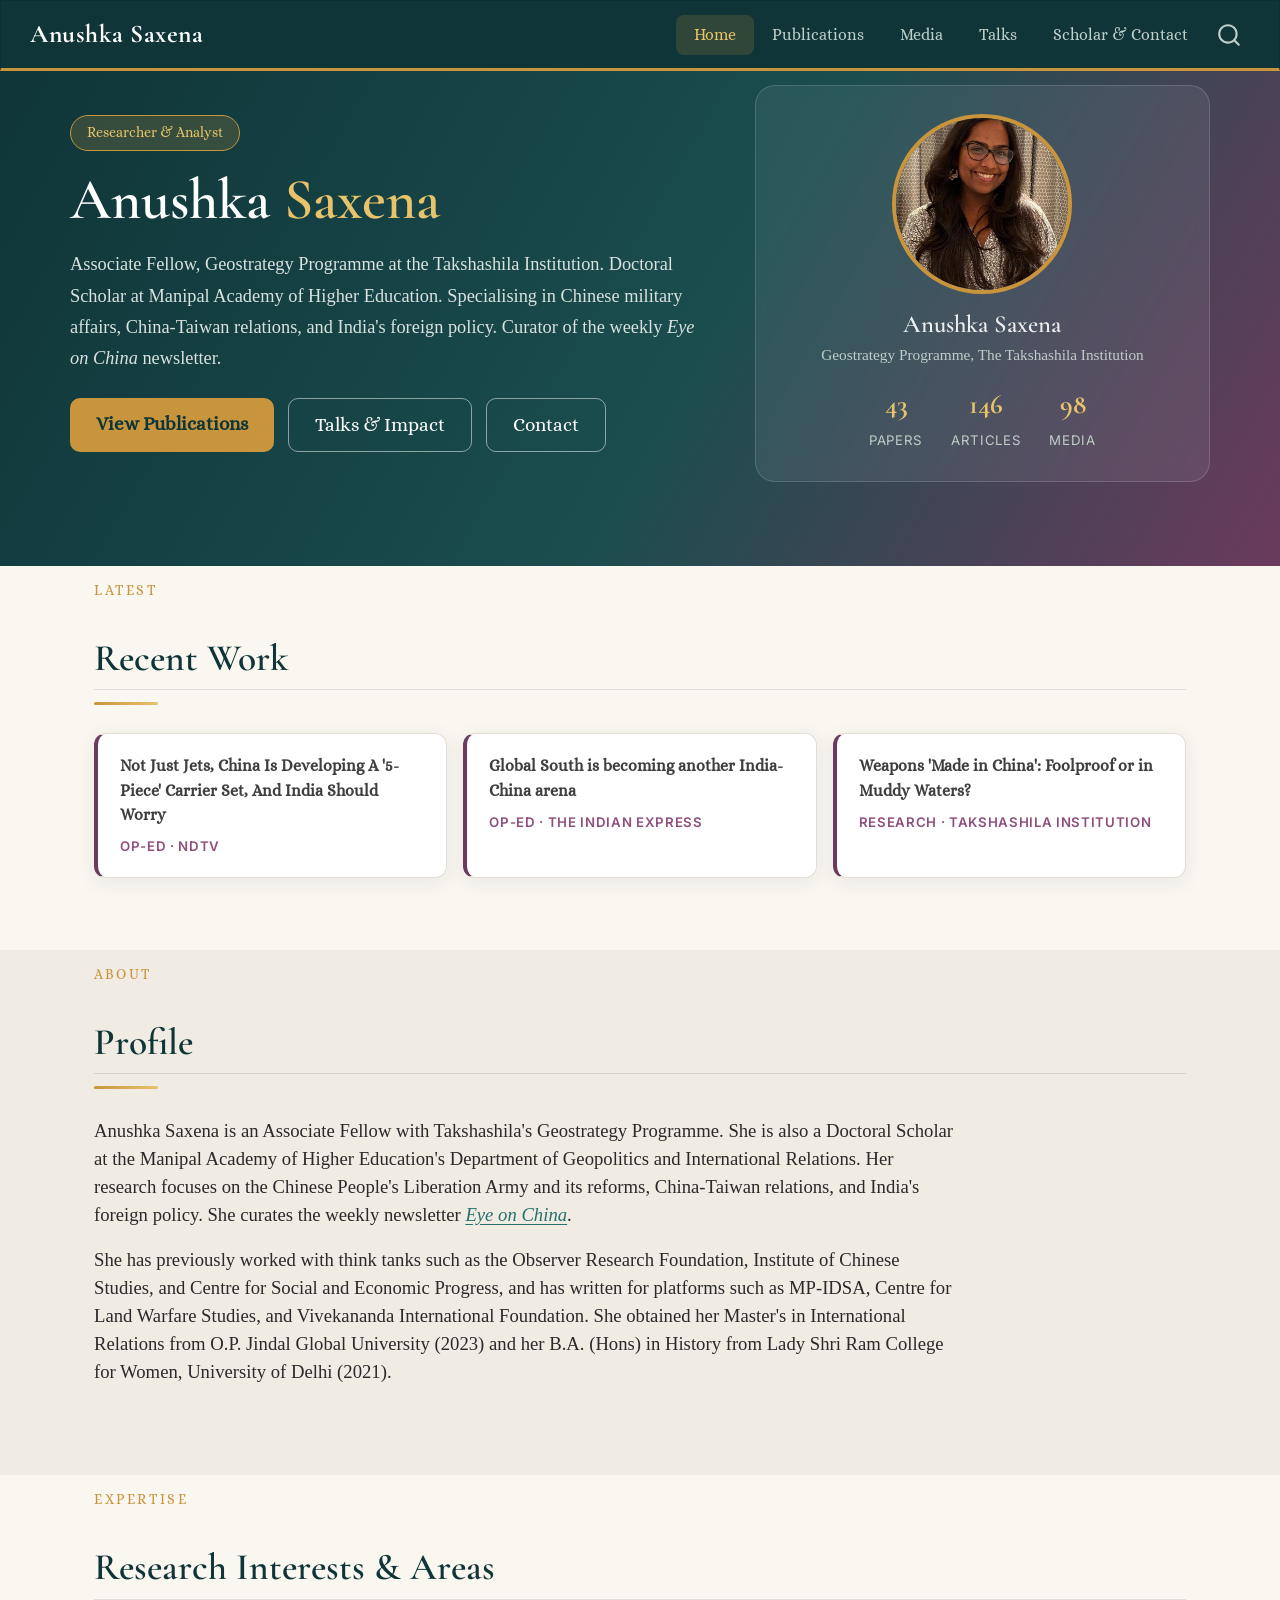
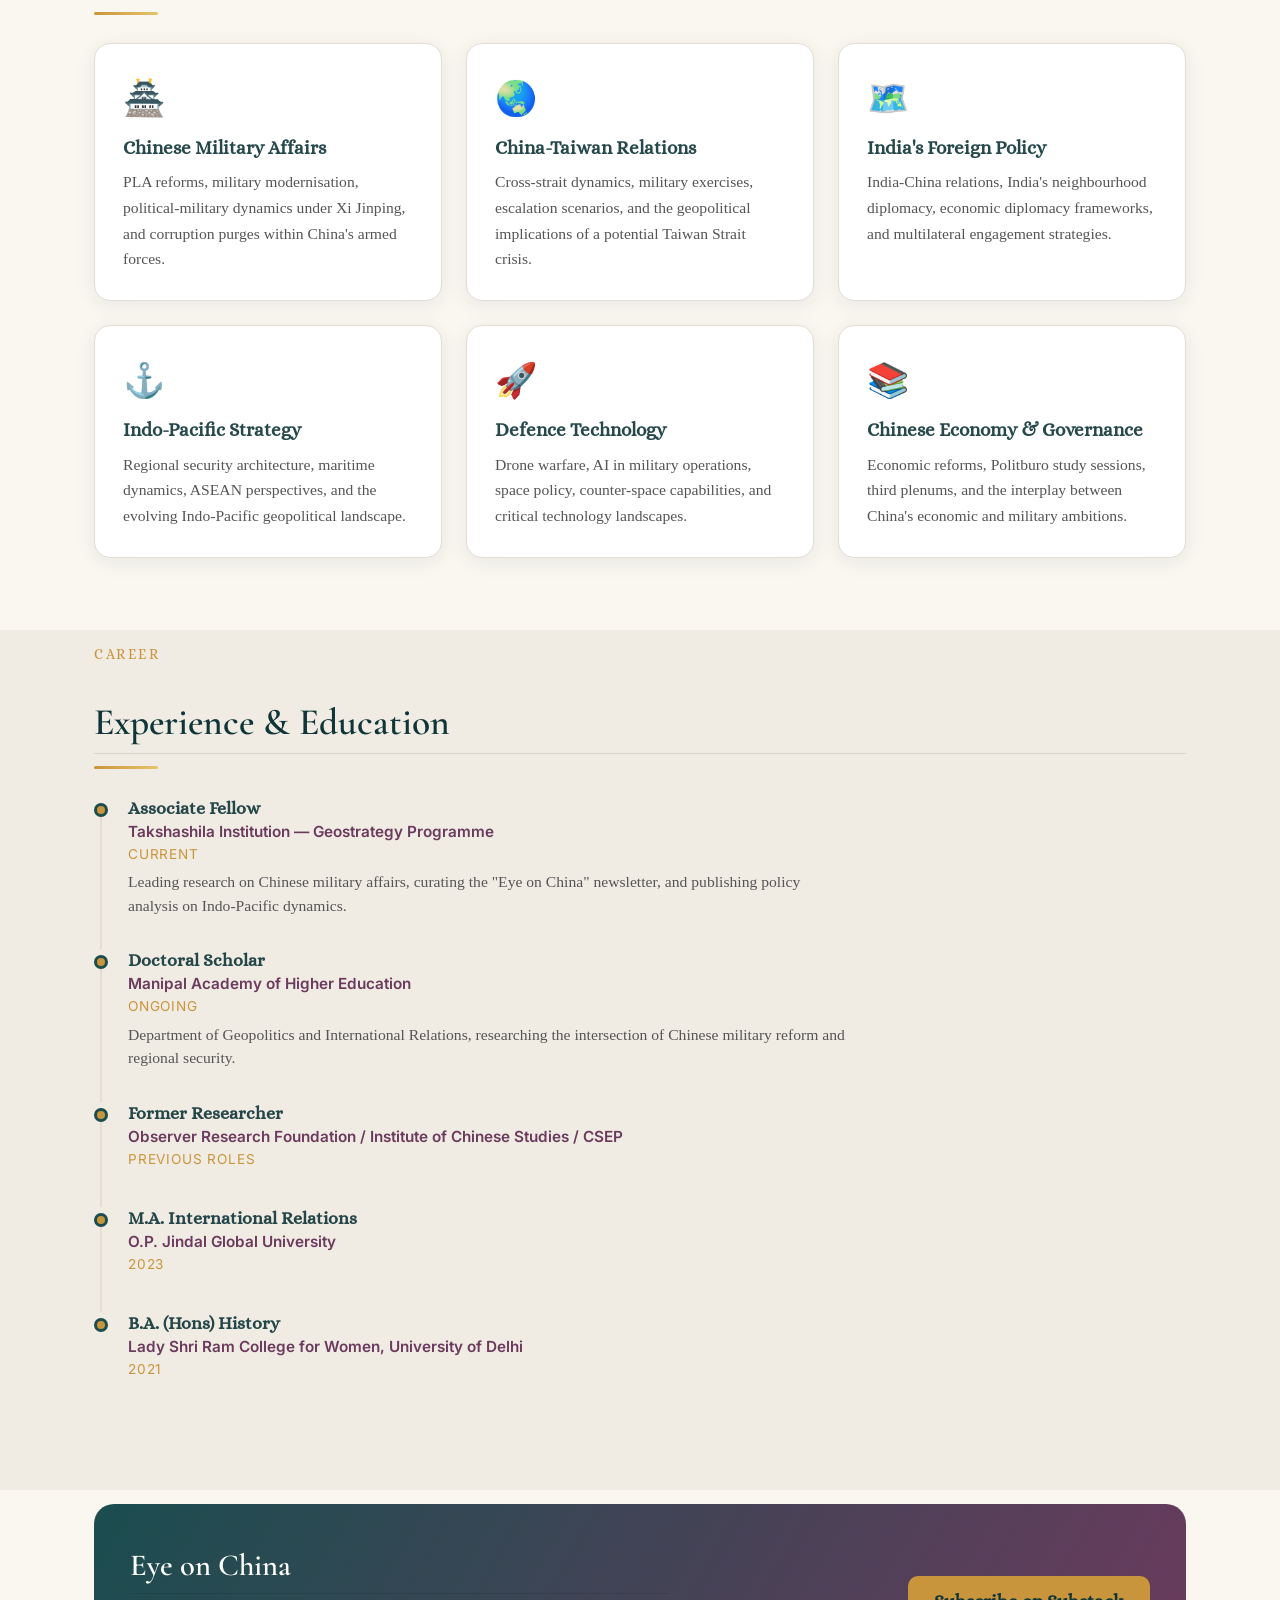
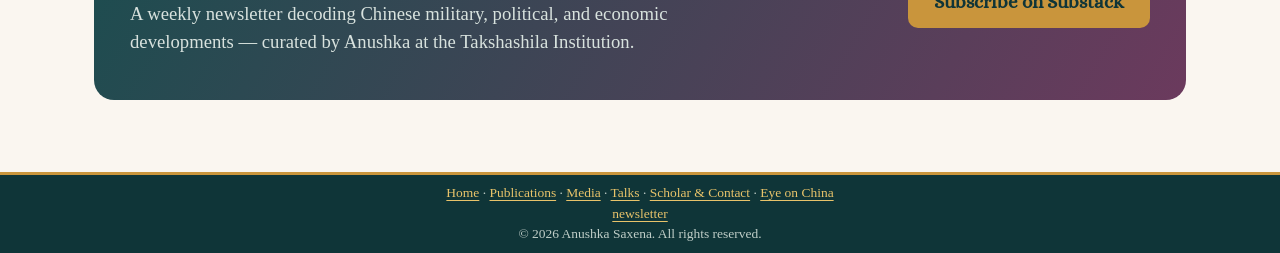
==== commit 77cf4ce9: "Built site for gh-pages" ====
--- a/index.html
+++ b/index.html
@@ -2,21 +2,24 @@
 <html xmlns="http://www.w3.org/1999/xhtml" lang="en" xml:lang="en"><head>
 
 <meta charset="utf-8">
-<meta name="generator" content="quarto-1.9.38">
+<meta name="generator" content="quarto-1.11.9">
 
 <meta name="viewport" content="width=device-width, initial-scale=1.0, user-scalable=yes">
 
-<meta name="description" content="Staff Research Analyst at the Takshashila Institution specialising in Chinese military affairs, China-Taiwan relations, and India’s foreign policy.">
+<meta name="description" content="Associate Fellow at the Takshashila Institution specialising in Chinese military affairs, China-Taiwan relations, and India’s foreign policy.">
 
 <title>Anushka Saxena | Researcher &amp; Analyst – Anushka Saxena</title>
 <style>
 /* Default styles provided by pandoc.
 ** See https://pandoc.org/MANUAL.html#variables-for-html for config info.
 */
-code{white-space: pre-wrap;}
 span.smallcaps{font-variant: small-caps;}
-div.columns{display: flex; gap: min(4vw, 1.5em);}
-div.column{flex: auto; overflow-x: auto;}
+div.columns{display: flex; gap: 1.5em;}
+div.column{flex: auto;}
+@media screen {
+div.columns{gap: min(4vw, 1.5em);}
+div.column{overflow-x: auto;}
+}
 div.hanging-indent{margin-left: 1.5em; text-indent: -1.5em;}
 ul.task-list{list-style: none;}
 ul.task-list li input[type="checkbox"] {
@@ -34,17 +37,18 @@
 <script src="site_libs/quarto-search/fuse.min.js"></script>
 <script src="site_libs/quarto-search/quarto-search.js"></script>
 <meta name="quarto:offset" content="./">
-<link href="./assets/favicon.svg" rel="icon" type="image/svg+xml">
+<link href="./assets/favicon.png" rel="icon" type="image/png">
 <script src="site_libs/quarto-html/quarto.js" type="module"></script>
 <script src="site_libs/quarto-html/tabsets/tabsets.js" type="module"></script>
+<script src="site_libs/quarto-html/scrollable-regions/scrollable-regions.js" type="module"></script>
 <script src="site_libs/quarto-html/popper.min.js"></script>
 <script src="site_libs/quarto-html/tippy.umd.min.js"></script>
 <script src="site_libs/quarto-html/anchor.min.js"></script>
 <link href="site_libs/quarto-html/tippy.css" rel="stylesheet">
-<link href="site_libs/quarto-html/quarto-syntax-highlighting-15634bcf2e68342d4ad2dfa704d543f6.css" rel="stylesheet" id="quarto-text-highlighting-styles">
+<link href="site_libs/quarto-html/quarto-syntax-highlighting-63b5708e65d6cd79cd7618c58d0c21e7.css" rel="stylesheet" id="quarto-text-highlighting-styles">
 <script src="site_libs/bootstrap/bootstrap.min.js"></script>
 <link href="site_libs/bootstrap/bootstrap-icons.css" rel="stylesheet">
-<link href="site_libs/bootstrap/bootstrap-c60afc2b426c806ecf0c8f70d10b7e79.min.css" rel="stylesheet" append-hash="true" id="quarto-bootstrap" data-mode="light">
+<link href="site_libs/bootstrap/bootstrap-dee13b75c9d955c83fed9f02a4a6c469.min.css" rel="stylesheet" append-hash="true" id="quarto-bootstrap" data-mode="light">
 <script id="quarto-search-options" type="application/json">{
   "location": "navbar",
   "copy-button": false,
@@ -103,29 +107,30 @@
 
 <link rel="stylesheet" href="custom.css">
 <meta property="og:title" content="Anushka Saxena | Researcher &amp; Analyst">
-<meta property="og:description" content="Staff Research Analyst at the Takshashila Institution specialising in Chinese military affairs, China-Taiwan relations, and India’s foreign policy.">
+<meta property="og:description" content="Associate Fellow at the Takshashila Institution specialising in Chinese military affairs, China-Taiwan relations, and India’s foreign policy.">
 <meta property="og:image" content="https://anushkasaxena.com/assets/anushka-photo.jpg">
 <meta property="og:site_name" content="Anushka Saxena">
+<meta property="og:image:height" content="885">
+<meta property="og:image:width" content="664">
 <meta name="twitter:title" content="Anushka Saxena | Researcher &amp; Analyst">
-<meta name="twitter:description" content="Staff Research Analyst at the Takshashila Institution specialising in Chinese military affairs, China-Taiwan relations, and India’s foreign policy.">
+<meta name="twitter:description" content="Associate Fellow at the Takshashila Institution specialising in Chinese military affairs, China-Taiwan relations, and India’s foreign policy.">
 <meta name="twitter:image" content="https://anushkasaxena.com/assets/anushka-photo.jpg">
 <meta name="twitter:creator" content="@SaxenaAnushka_">
 <meta name="twitter:card" content="summary_large_image">
 </head>
 
-<body class="nav-fixed fullcontent quarto-light">
+<body class="nav-fixed fullcontent quarto-light"><a id="quarto-skip-link" class="visually-hidden-focusable" href="#quarto-content">Skip to main content</a>
 
 <div id="quarto-search-results"></div>
   <header id="quarto-header" class="headroom fixed-top">
-    <nav class="navbar navbar-expand-lg " data-bs-theme="dark">
+    <nav class="navbar navbar-expand-lg " data-bs-theme="dark" aria-label="Site">
       <div class="navbar-container container-fluid">
       <div class="navbar-brand-container mx-auto">
     <a class="navbar-brand" href="./index.html">
     <span class="navbar-title">Anushka Saxena</span>
     </a>
   </div>
-            <div id="quarto-search" class="" title="Search"></div>
-          <button class="navbar-toggler" type="button" data-bs-toggle="collapse" data-bs-target="#navbarCollapse" aria-controls="navbarCollapse" role="menu" aria-expanded="false" aria-label="Toggle navigation" onclick="if (window.quartoToggleHeadroom) { window.quartoToggleHeadroom(); }">
+          <button class="navbar-toggler" type="button" data-bs-toggle="collapse" data-bs-target="#navbarCollapse" aria-controls="navbarCollapse" aria-expanded="false" aria-label="Toggle navigation" onclick="if (window.quartoToggleHeadroom) { window.quartoToggleHeadroom(); }">
   <span class="navbar-toggler-icon"></span>
 </button>
           <div class="collapse navbar-collapse" id="navbarCollapse">
@@ -154,11 +159,12 @@
           </div> <!-- /navcollapse -->
             <div class="quarto-navbar-tools">
 </div>
+            <div id="quarto-search" class="" title="Search"></div>
       </div> <!-- /container-fluid -->
     </nav>
 </header>
 <!-- content -->
-<div id="quarto-content" class="quarto-container page-layout-custom page-navbar">
+<div id="quarto-content" class="quarto-container page-layout-custom page-navbar" tabindex="-1">
 <!-- sidebar -->
 <!-- margin-sidebar -->
 <!-- main -->
@@ -172,7 +178,7 @@
       <div class="hero-badge">Researcher &amp; Analyst</div>
       <h1>Anushka <span class="highlight">Saxena</span></h1>
       <p class="hero-subtitle">
-        Staff Research Analyst at the Takshashila Institution's Geostrategy Programme.
+        Associate Fellow, Geostrategy Programme at the Takshashila Institution.
         Doctoral Scholar at Manipal Academy of Higher Education. Specialising in Chinese
         military affairs, China-Taiwan relations, and India's foreign policy. Curator of
         the weekly <em>Eye on China</em> newsletter.
@@ -210,7 +216,7 @@
     <div class="section-label">About</div>
     <h2 class="section-title">Profile</h2>
     <div class="gold-divider"></div>
-    <p style="max-width:860px;">Anushka Saxena is a Staff Research Analyst with Takshashila's Geostrategy Programme. She is also a Doctoral Scholar at the Manipal Academy of Higher Education's Department of Geopolitics and International Relations. Her research focuses on the Chinese People's Liberation Army and its reforms, China-Taiwan relations, and India's foreign policy. She curates the weekly newsletter <a href="https://eyeonchina.substack.com" target="_blank" rel="noopener"><em>Eye on China</em></a>.</p>
+    <p style="max-width:860px;">Anushka Saxena is an Associate Fellow with Takshashila's Geostrategy Programme. She is also a Doctoral Scholar at the Manipal Academy of Higher Education's Department of Geopolitics and International Relations. Her research focuses on the Chinese People's Liberation Army and its reforms, China-Taiwan relations, and India's foreign policy. She curates the weekly newsletter <a href="https://eyeonchina.substack.com" target="_blank" rel="noopener"><em>Eye on China</em></a>.</p>
     <p style="max-width:860px;">She has previously worked with think tanks such as the Observer Research Foundation, Institute of Chinese Studies, and Centre for Social and Economic Progress, and has written for platforms such as MP-IDSA, Centre for Land Warfare Studies, and Vivekananda International Foundation. She obtained her Master's in International Relations from O.P. Jindal Global University (2023) and her B.A. (Hons) in History from Lady Shri Ram College for Women, University of Delhi (2021).</p>
   </div>
 </section>
@@ -240,7 +246,7 @@
       <div class="timeline-item">
         <div class="timeline-marker"><div class="timeline-dot"></div><div class="timeline-line"></div></div>
         <div class="timeline-content">
-          <h4>Staff Research Analyst</h4>
+          <h4>Associate Fellow</h4>
           <div class="org">Takshashila Institution — Geostrategy Programme</div>
           <div class="period">Current</div>
           <p>Leading research on Chinese military affairs, curating the "Eye on China" newsletter, and publishing policy analysis on Indo-Pacific dynamics.</p>
@@ -372,11 +378,30 @@
       var localhostRegex = new RegExp(/^(?:http|https):\/\/localhost\:?[0-9]*\//);
       var mailtoRegex = new RegExp(/^mailto:/);
         var filterRegex = new RegExp("https:\/\/anushkasaxena\.com");
+      const newWindowLabel = "(opens in a new tab)";
+      const newWindowNoteId = "quarto-ext-newwindow-label";
+      // Links reference one hidden label through aria-describedby, so the
+      // announcement never changes their accessible name.
+      var describeNewWindow = (link) => {
+        if (!window.document.getElementById(newWindowNoteId)) {
+          var newWindowNote = window.document.createElement("span");
+          newWindowNote.id = newWindowNoteId;
+          newWindowNote.hidden = true;
+          newWindowNote.textContent = newWindowLabel;
+          window.document.body.appendChild(newWindowNote);
+        }
+        var describedBy = (link.getAttribute("aria-describedby") || "").split(/\s+/).filter(Boolean);
+        if (!describedBy.includes(newWindowNoteId)) {
+          describedBy.push(newWindowNoteId);
+          link.setAttribute("aria-describedby", describedBy.join(" "));
+        }
+      }
       var isInternal = (href) => {
           return filterRegex.test(href) || localhostRegex.test(href) || mailtoRegex.test(href);
       }
       // Inspect non-navigation links and adorn them if external
-     var links = window.document.querySelectorAll('a[href]:not(.nav-link):not(.navbar-brand):not(.toc-action):not(.sidebar-link):not(.sidebar-item-toggle):not(.pagination-link):not(.no-external):not([aria-hidden]):not(.dropdown-item):not(.quarto-navigation-tool):not(.about-link)');
+      window.quartoDecorateExternalLinks = function (root) {
+     var links = (root || window.document).querySelectorAll('a[href]:not(.nav-link):not(.navbar-brand):not(.toc-action):not(.sidebar-link):not(.sidebar-item-toggle):not(.pagination-link):not(.no-external):not([aria-hidden]):not(.dropdown-item):not(.quarto-navigation-tool):not(.about-link)');
       for (var i=0; i<links.length; i++) {
         const link = links[i];
         if (!isInternal(link.href)) {
@@ -390,8 +415,70 @@
             if (link.getAttribute("rel") === null) {
               link.setAttribute("rel", "noopener");
             }
-        }
-      }
+            describeNewWindow(link);
+          if (!link.classList.contains('no-external-icon')) {
+          }
+        }
+      }
+      };
+      window.quartoDecorateExternalLinks(window.document);
+    // Esc closes the popup (WCAG 1.4.13) and focus leaving both trigger and
+    // popup closes it (WCAG 2.4.11); tippy handles neither for interactive popups.
+    const hideOnEscAndFocusOut = {
+      name: 'hideOnEscAndFocusOut',
+      defaultValue: true,
+      fn(instance) {
+        const dismiss = () => {
+          // A show scheduled by the trigger delay would otherwise reopen it
+          instance.clearDelayTimeouts();
+          instance.hide();
+        };
+        const onKeyDown = (event) => {
+          if (event.key !== 'Escape') {
+            return;
+          }
+          // Keep Esc from also reaching page handlers (e.g. reveal.js overview),
+          // except an open reveal.js slide menu, which Esc should close too.
+          // The menu handles keys only when its keyboard option is on.
+          const menuHandlesEsc = window.Reveal?.getPlugin?.('menu')?.isOpen() &&
+            window.Reveal.getConfig().menu?.keyboard !== false;
+          if (!menuHandlesEsc) {
+            event.stopPropagation();
+          }
+          if (instance.popper.contains(window.document.activeElement)) {
+            // Disabled while refocusing so the focus trigger does not reopen it
+            instance.disable();
+            instance.reference.focus();
+            instance.enable();
+          }
+          dismiss();
+        };
+        const onFocusOut = (event) => {
+          const target = event.relatedTarget;
+          if (target && !instance.reference.contains(target) &&
+              !instance.popper.contains(target)) {
+            dismiss();
+          }
+        };
+        // On the trigger too: a click trigger (code-annotations: select) has no
+        // blur handling. Attached for the instance's lifetime so leaving the
+        // trigger also cancels a show still pending on the trigger delay.
+        instance.reference.addEventListener('focusout', onFocusOut);
+        return {
+          onShow() {
+            window.document.addEventListener('keydown', onKeyDown, true);
+            instance.popper.addEventListener('focusout', onFocusOut);
+          },
+          onHide() {
+            window.document.removeEventListener('keydown', onKeyDown, true);
+            instance.popper.removeEventListener('focusout', onFocusOut);
+          },
+          onDestroy() {
+            instance.reference.removeEventListener('focusout', onFocusOut);
+          },
+        };
+      },
+    };
     function tippyHover(el, contentFn, onTriggerFn, onUntriggerFn) {
       const config = {
         allowHTML: true,
@@ -405,6 +492,7 @@
         interactiveBorder: 10,
         theme: 'quarto',
         placement: 'bottom-start',
+        plugins: [hideOnEscAndFocusOut],
       };
       if (contentFn) {
         config.content = contentFn;
@@ -567,44 +655,54 @@
           const lineIds = lines.map((line) => {
             return targetCell + "-" + line;
           })
-          let top = null;
-          let height = null;
-          let parent = null;
+          // Each band is positioned against its own containing block, which is
+          // not the offsetParent of the lines, so place it from client rects.
+          const placeBand = (band, firstEl, lastEl, codeBlock) => {
+            const container = band.offsetParent;
+            if (container === null) {
+              return;
+            }
+            const containerRect = container.getBoundingClientRect();
+            // Reveal.js scales slides with a transform, so convert client
+            // pixels back to the CSS pixels of the container.
+            const scale = containerRect.height / container.offsetHeight || 1;
+            const firstRect = firstEl.getBoundingClientRect();
+            const lastRect = lastEl.getBoundingClientRect();
+            const top = (firstRect.top - containerRect.top) / scale - container.clientTop + container.scrollTop;
+            const height = (lastRect.bottom - firstRect.top) / scale;
+            band.style.top = top - 2 + "px";
+            band.style.height = height + 4 + "px";
+            if (codeBlock) {
+              // Without the copy button wrapper, the containing block is wider
+              // than the code block, so span the code block explicitly.
+              const blockRect = codeBlock.getBoundingClientRect();
+              band.style.left = (blockRect.left - containerRect.left) / scale - container.clientLeft + container.scrollLeft + "px";
+              band.style.width = blockRect.width / scale + "px";
+            }
+          };
           if (lineIds.length > 0) {
-              //compute the position of the single el (top and bottom and make a div)
-              const el = window.document.getElementById(lineIds[0]);
-              top = el.offsetTop;
-              height = el.offsetHeight;
-              parent = el.parentElement.parentElement;
-            if (lineIds.length > 1) {
-              const lastEl = window.document.getElementById(lineIds[lineIds.length - 1]);
-              const bottom = lastEl.offsetTop + lastEl.offsetHeight;
-              height = bottom - top;
-            }
-            if (top !== null && height !== null && parent !== null) {
-              // cook up a div (if necessary) and position it 
-              let div = window.document.getElementById("code-annotation-line-highlight");
-              if (div === null) {
-                div = window.document.createElement("div");
-                div.setAttribute("id", "code-annotation-line-highlight");
-                div.style.position = 'absolute';
-                parent.appendChild(div);
-              }
-              div.style.top = top - 2 + "px";
-              div.style.height = height + 4 + "px";
-              div.style.left = 0;
-              let gutterDiv = window.document.getElementById("code-annotation-line-highlight-gutter");
-              if (gutterDiv === null) {
-                gutterDiv = window.document.createElement("div");
-                gutterDiv.setAttribute("id", "code-annotation-line-highlight-gutter");
-                gutterDiv.style.position = 'absolute';
-                const codeCell = window.document.getElementById(targetCell);
-                const gutter = codeCell.querySelector('.code-annotation-gutter');
-                gutter.appendChild(gutterDiv);
-              }
-              gutterDiv.style.top = top - 2 + "px";
-              gutterDiv.style.height = height + 4 + "px";
-            }
+            const el = window.document.getElementById(lineIds[0]);
+            const lastEl = window.document.getElementById(lineIds[lineIds.length - 1]);
+            const parent = el.parentElement.parentElement;
+            // cook up a div (if necessary) and position it
+            let div = window.document.getElementById("code-annotation-line-highlight");
+            if (div === null) {
+              div = window.document.createElement("div");
+              div.setAttribute("id", "code-annotation-line-highlight");
+              div.style.position = 'absolute';
+              parent.appendChild(div);
+            }
+            placeBand(div, el, lastEl, parent.closest("div.sourceCode") || parent);
+            let gutterDiv = window.document.getElementById("code-annotation-line-highlight-gutter");
+            if (gutterDiv === null) {
+              gutterDiv = window.document.createElement("div");
+              gutterDiv.setAttribute("id", "code-annotation-line-highlight-gutter");
+              gutterDiv.style.position = 'absolute';
+              const codeCell = window.document.getElementById(targetCell);
+              const gutter = codeCell.querySelector('.code-annotation-gutter');
+              gutter.appendChild(gutterDiv);
+            }
+            placeBand(gutterDiv, el, lastEl);
             selectedAnnoteEl = annoteEl;
           }
         };
@@ -703,6 +801,9 @@
     }
   });
   </script>
+  <script type="application/javascript">
+  window.quartoScrollableRegionsLabels = {"code":"Scrollable code","output":"Scrollable output"};
+  </script>
 </div> <!-- /content -->
 <footer class="footer">
   <div class="nav-footer">
--- a/site_libs/quarto-html/quarto-syntax-highlighting-63b5708e65d6cd79cd7618c58d0c21e7.css
+++ b/site_libs/quarto-html/quarto-syntax-highlighting-63b5708e65d6cd79cd7618c58d0c21e7.css
@@ -0,0 +1,236 @@
+/* quarto syntax highlight colors */
+:root {
+  --quarto-hl-ot-color: #003B4F;
+  --quarto-hl-at-color: #657422;
+  --quarto-hl-ss-color: #20794D;
+  --quarto-hl-an-color: #5E5E5E;
+  --quarto-hl-fu-color: #4758AB;
+  --quarto-hl-st-color: #20794D;
+  --quarto-hl-cf-color: #003B4F;
+  --quarto-hl-op-color: #5E5E5E;
+  --quarto-hl-er-color: #AD0000;
+  --quarto-hl-bn-color: #AD0000;
+  --quarto-hl-al-color: #AD0000;
+  --quarto-hl-va-color: #111111;
+  --quarto-hl-bu-color: inherit;
+  --quarto-hl-ex-color: inherit;
+  --quarto-hl-pp-color: #AD0000;
+  --quarto-hl-in-color: #5E5E5E;
+  --quarto-hl-vs-color: #20794D;
+  --quarto-hl-wa-color: #5E5E5E;
+  --quarto-hl-do-color: #5E5E5E;
+  --quarto-hl-im-color: #00769E;
+  --quarto-hl-ch-color: #20794D;
+  --quarto-hl-dt-color: #AD0000;
+  --quarto-hl-fl-color: #AD0000;
+  --quarto-hl-co-color: #5E5E5E;
+  --quarto-hl-cv-color: #5E5E5E;
+  --quarto-hl-cn-color: #8f5902;
+  --quarto-hl-sc-color: #5E5E5E;
+  --quarto-hl-dv-color: #AD0000;
+  --quarto-hl-kw-color: #003B4F;
+}
+
+/* other quarto variables */
+:root {
+  --quarto-font-monospace: SFMono-Regular, Menlo, Monaco, Consolas, "Liberation Mono", "Courier New", monospace;
+}
+
+/* syntax highlight based on Pandoc's rules */
+pre > code.sourceCode > span {
+  color: #003B4F;
+}
+
+code.sourceCode > span {
+  color: #003B4F;
+}
+
+div.sourceCode,
+div.sourceCode pre.sourceCode {
+  color: #003B4F;
+}
+
+/* Normal */
+code span {
+  color: #003B4F;
+}
+
+/* Alert */
+code span.al {
+  color: #AD0000;
+  font-style: inherit;
+}
+
+/* Annotation */
+code span.an {
+  color: #5E5E5E;
+  font-style: inherit;
+}
+
+/* Attribute */
+code span.at {
+  color: #657422;
+  font-style: inherit;
+}
+
+/* BaseN */
+code span.bn {
+  color: #AD0000;
+  font-style: inherit;
+}
+
+/* BuiltIn */
+code span.bu {
+  font-style: inherit;
+}
+
+/* ControlFlow */
+code span.cf {
+  color: #003B4F;
+  font-weight: bold;
+  font-style: inherit;
+}
+
+/* Char */
+code span.ch {
+  color: #20794D;
+  font-style: inherit;
+}
+
+/* Constant */
+code span.cn {
+  color: #8f5902;
+  font-style: inherit;
+}
+
+/* Comment */
+code span.co {
+  color: #5E5E5E;
+  font-style: inherit;
+}
+
+/* CommentVar */
+code span.cv {
+  color: #5E5E5E;
+  font-style: italic;
+}
+
+/* Documentation */
+code span.do {
+  color: #5E5E5E;
+  font-style: italic;
+}
+
+/* DataType */
+code span.dt {
+  color: #AD0000;
+  font-style: inherit;
+}
+
+/* DecVal */
+code span.dv {
+  color: #AD0000;
+  font-style: inherit;
+}
+
+/* Error */
+code span.er {
+  color: #AD0000;
+  font-style: inherit;
+}
+
+/* Extension */
+code span.ex {
+  font-style: inherit;
+}
+
+/* Float */
+code span.fl {
+  color: #AD0000;
+  font-style: inherit;
+}
+
+/* Function */
+code span.fu {
+  color: #4758AB;
+  font-style: inherit;
+}
+
+/* Import */
+code span.im {
+  color: #00769E;
+  font-style: inherit;
+}
+
+/* Information */
+code span.in {
+  color: #5E5E5E;
+  font-style: inherit;
+}
+
+/* Keyword */
+code span.kw {
+  color: #003B4F;
+  font-weight: bold;
+  font-style: inherit;
+}
+
+/* Operator */
+code span.op {
+  color: #5E5E5E;
+  font-style: inherit;
+}
+
+/* Other */
+code span.ot {
+  color: #003B4F;
+  font-style: inherit;
+}
+
+/* Preprocessor */
+code span.pp {
+  color: #AD0000;
+  font-style: inherit;
+}
+
+/* SpecialChar */
+code span.sc {
+  color: #5E5E5E;
+  font-style: inherit;
+}
+
+/* SpecialString */
+code span.ss {
+  color: #20794D;
+  font-style: inherit;
+}
+
+/* String */
+code span.st {
+  color: #20794D;
+  font-style: inherit;
+}
+
+/* Variable */
+code span.va {
+  color: #111111;
+  font-style: inherit;
+}
+
+/* VerbatimString */
+code span.vs {
+  color: #20794D;
+  font-style: inherit;
+}
+
+/* Warning */
+code span.wa {
+  color: #5E5E5E;
+  font-style: italic;
+}
+
+.prevent-inlining {
+  content: "</";
+}
+
+/*# sourceMappingURL=054cc16b9e9817627be6994582d2ffb5.css.map */
--- a/custom.css
+++ b/custom.css
@@ -298,3 +298,9 @@
   .home-hero h1 { font-size: 2.5rem; }
   .page-hero h1 { font-size: 2.3rem; }
 }
+
+/* Publications toggle */
+.pub-toggle { display: inline-flex; gap: 4px; padding: 4px; margin-bottom: 36px; border: 1px solid var(--gold); border-radius: 999px; flex-wrap: wrap; }
+.pub-toggle button { border: 0; background: transparent; padding: 8px 20px; border-radius: 999px; font: inherit; font-weight: 600; cursor: pointer; color: inherit; }
+.pub-toggle button.active { background: var(--gold); color: #fff; }
+.pub-panel[hidden] { display: none; }
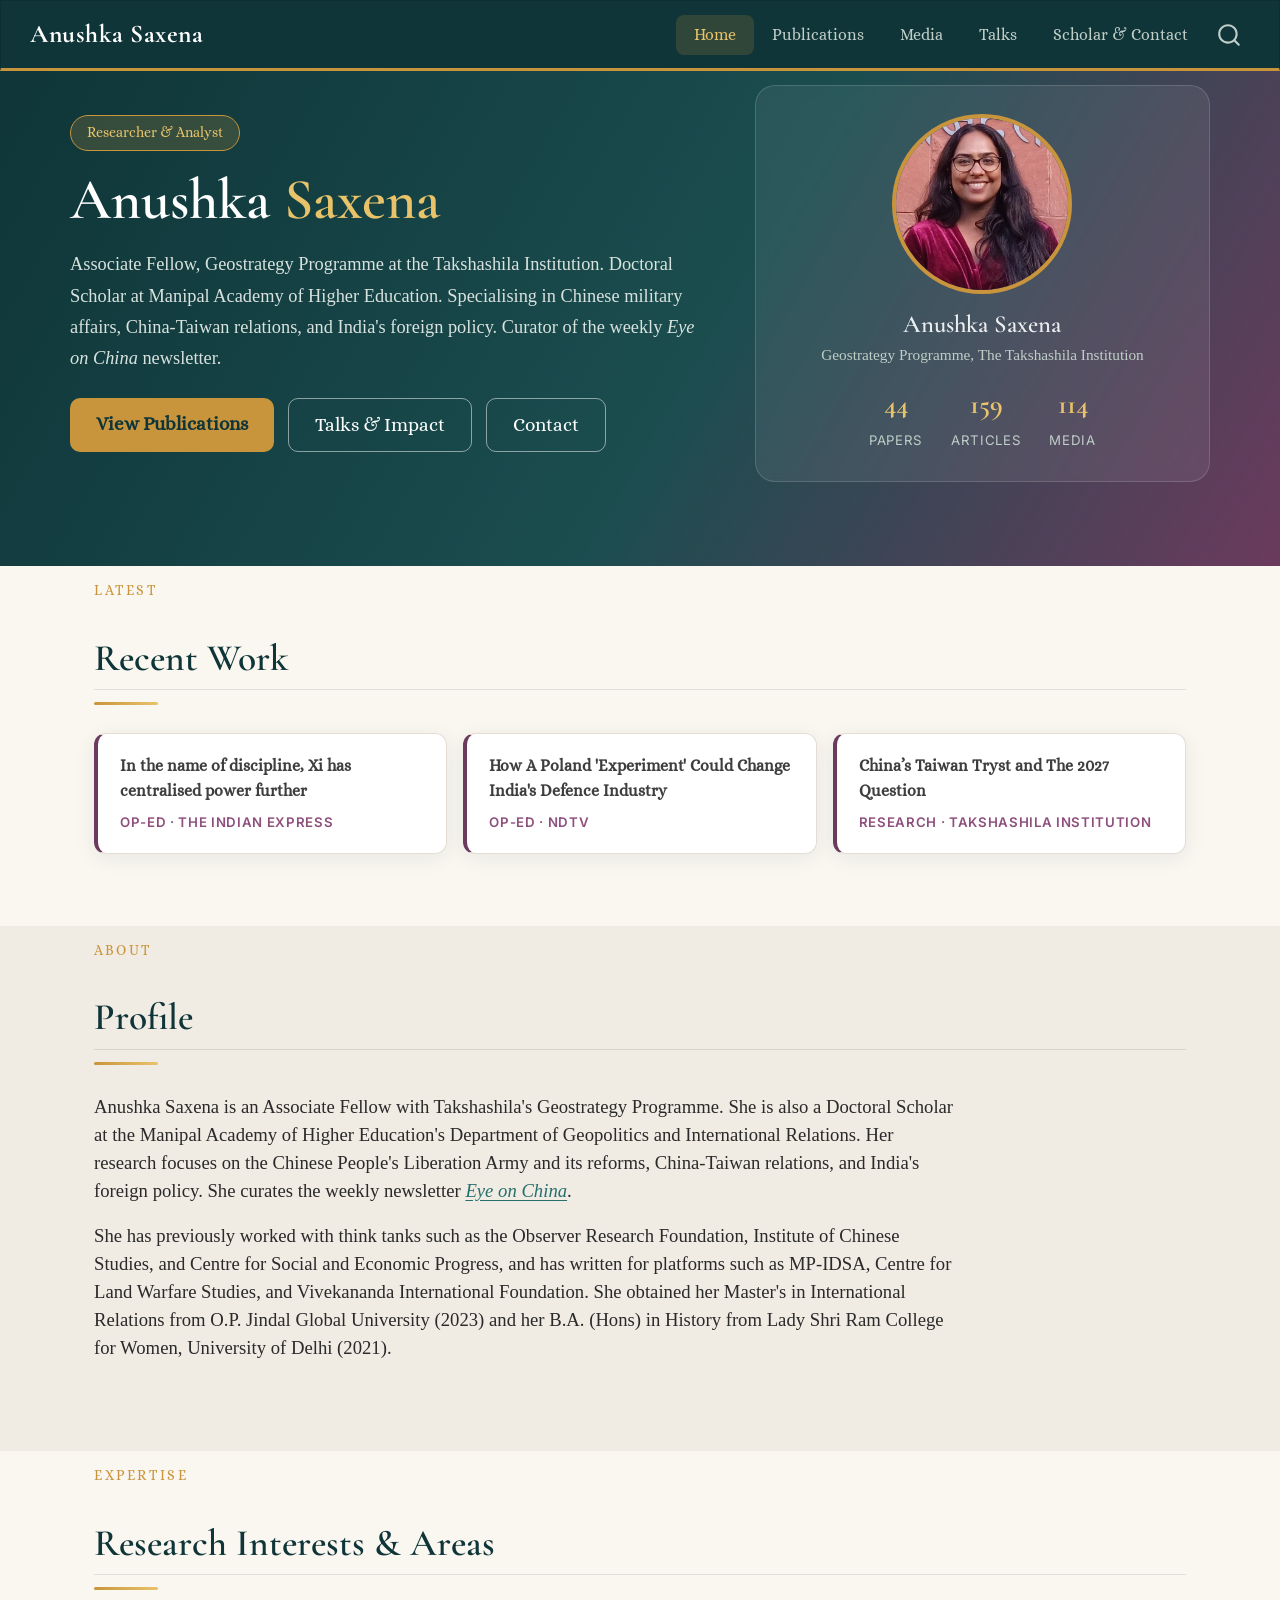
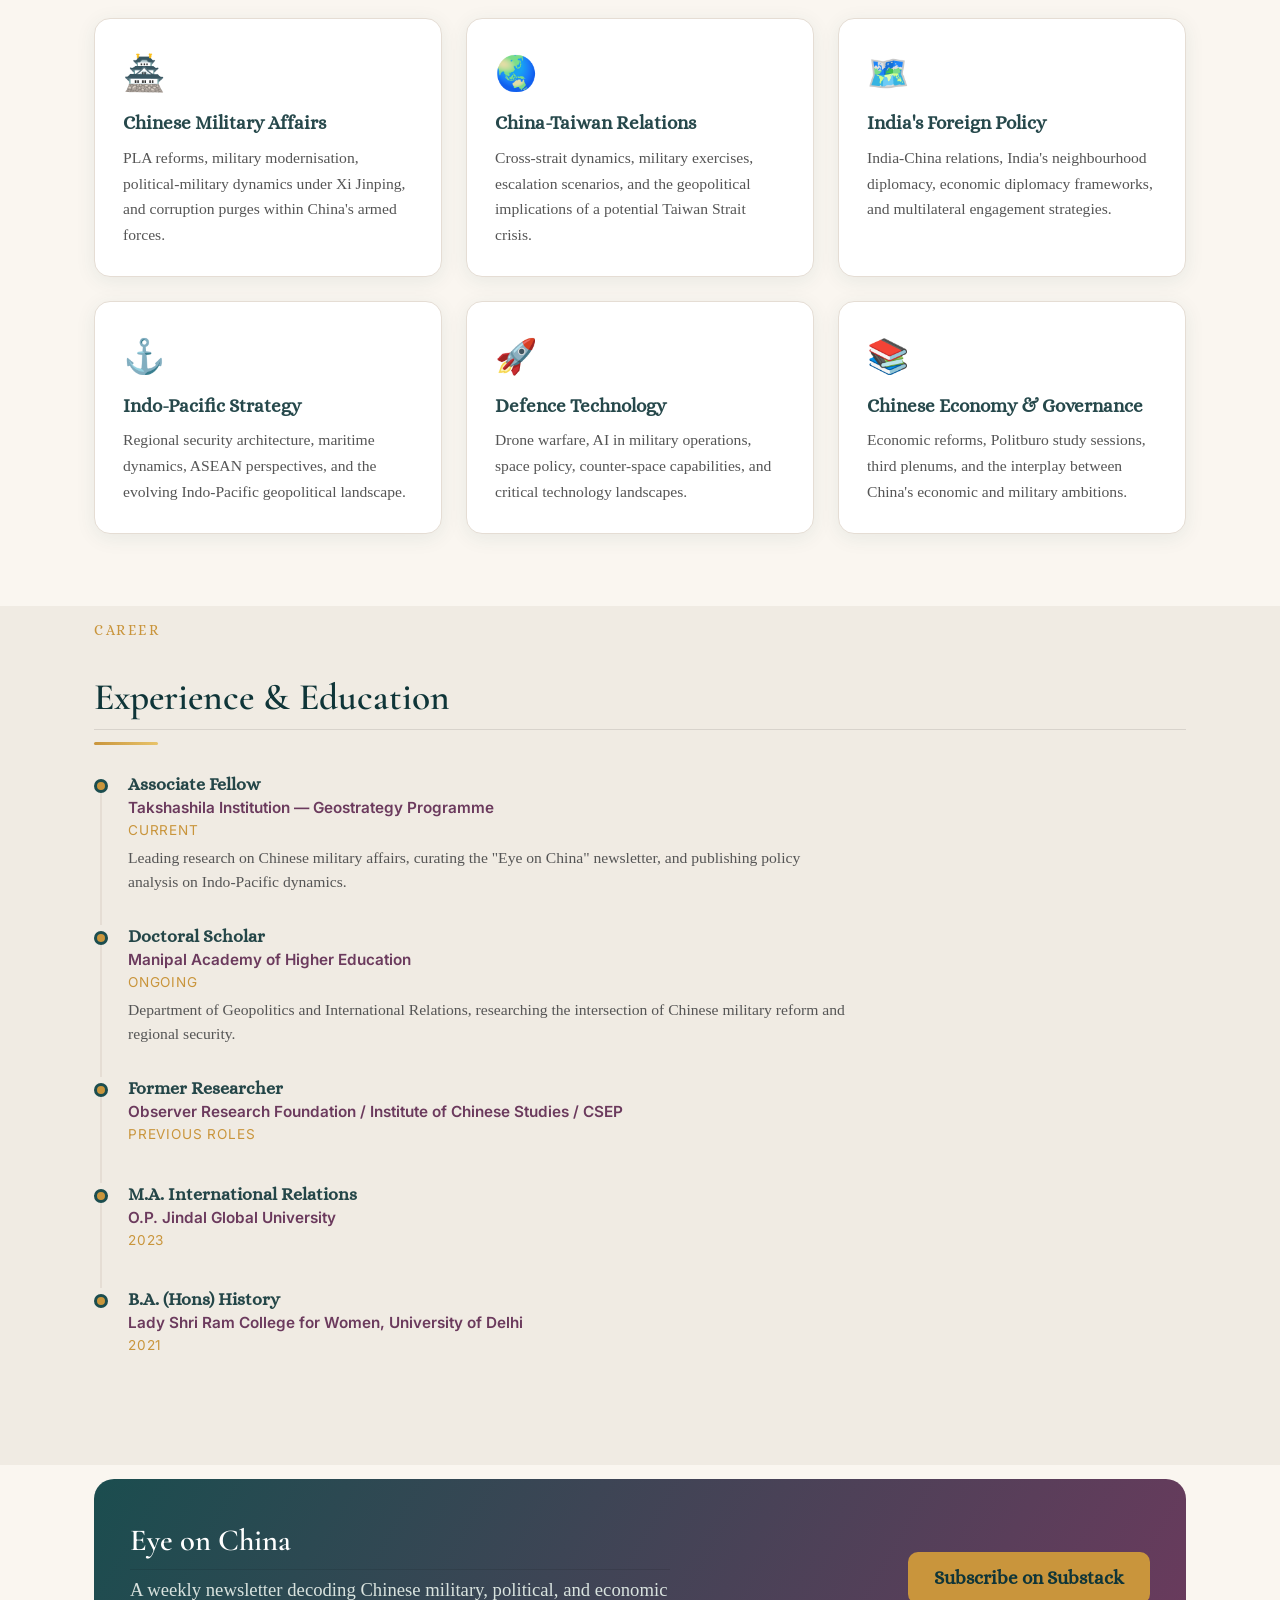
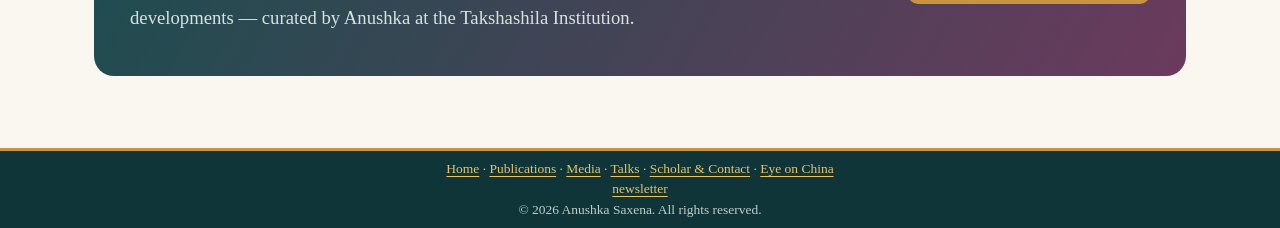
==== commit 44b0a0e5: "Built site for gh-pages" ====
--- a/index.html
+++ b/index.html
@@ -110,8 +110,8 @@
 <meta property="og:description" content="Associate Fellow at the Takshashila Institution specialising in Chinese military affairs, China-Taiwan relations, and India’s foreign policy.">
 <meta property="og:image" content="https://anushkasaxena.com/assets/anushka-photo.jpg">
 <meta property="og:site_name" content="Anushka Saxena">
-<meta property="og:image:height" content="885">
-<meta property="og:image:width" content="664">
+<meta property="og:image:height" content="566">
+<meta property="og:image:width" content="566">
 <meta name="twitter:title" content="Anushka Saxena | Researcher &amp; Analyst">
 <meta name="twitter:description" content="Associate Fellow at the Takshashila Institution specialising in Chinese military affairs, China-Taiwan relations, and India’s foreign policy.">
 <meta name="twitter:image" content="https://anushkasaxena.com/assets/anushka-photo.jpg">
@@ -193,7 +193,7 @@
       <img src="assets/anushka-photo.jpg" alt="Anushka Saxena">
       <h3>Anushka Saxena</h3>
       <p>Geostrategy Programme, The Takshashila Institution</p>
-<div class="hero-stats"><div class="stat"><b>43</b><span>Papers</span></div><div class="stat"><b>146</b><span>Articles</span></div><div class="stat"><b>98</b><span>Media</span></div></div>
+<div class="hero-stats"><div class="stat"><b>44</b><span>Papers</span></div><div class="stat"><b>159</b><span>Articles</span></div><div class="stat"><b>114</b><span>Media</span></div></div>
     </div>
   </div>
 </section>
@@ -204,9 +204,9 @@
     <h2 class="section-title">Recent Work</h2>
     <div class="gold-divider"></div>
 <div class="quotes-grid">
-<a class="quote-card" href="https://www.ndtv.com/opinion/the-5-piece-set-chinas-naval-air-power-is-growing-faster-than-india-can-ignore-11796056" target="_blank" rel="noopener"><h3>Not Just Jets, China Is Developing A '5-Piece' Carrier Set, And India Should Worry</h3><div class="source">Op-ed · NDTV</div></a>
-<a class="quote-card" href="https://indianexpress.com/article/opinion/columns/global-south-is-becoming-another-india-china-arena-10757821" target="_blank" rel="noopener"><h3>Global South is becoming another India-China arena</h3><div class="source">Op-ed · The Indian Express</div></a>
-<a class="quote-card" href="https://takshashila.org.in/content/publications/ChinaArms-20062026.html" target="_blank" rel="noopener"><h3>Weapons 'Made in China': Foolproof or in Muddy Waters?</h3><div class="source">Research · Takshashila Institution</div></a>
+<a class="quote-card" href="https://indianexpress.com/article/opinion/columns/in-the-name-of-discipline-xi-has-centralised-power-further-10943761" target="_blank" rel="noopener"><h3>In the name of discipline, Xi has centralised power further</h3><div class="source">Op-ed · The Indian Express</div></a>
+<a class="quote-card" href="http://www.ndtv.com/opinion/how-a-poland-experiment-could-change-indias-defence-industry-12252592" target="_blank" rel="noopener"><h3>How A Poland 'Experiment' Could Change India's Defence Industry</h3><div class="source">Op-ed · NDTV</div></a>
+<a class="quote-card" href="https://takshashila.org.in/content/publications/China-Taiwan-2027-20260903.html" target="_blank" rel="noopener"><h3>China’s Taiwan Tryst and The 2027 Question</h3><div class="source">Research · Takshashila Institution</div></a>
 </div>
   </div>
 </section>
